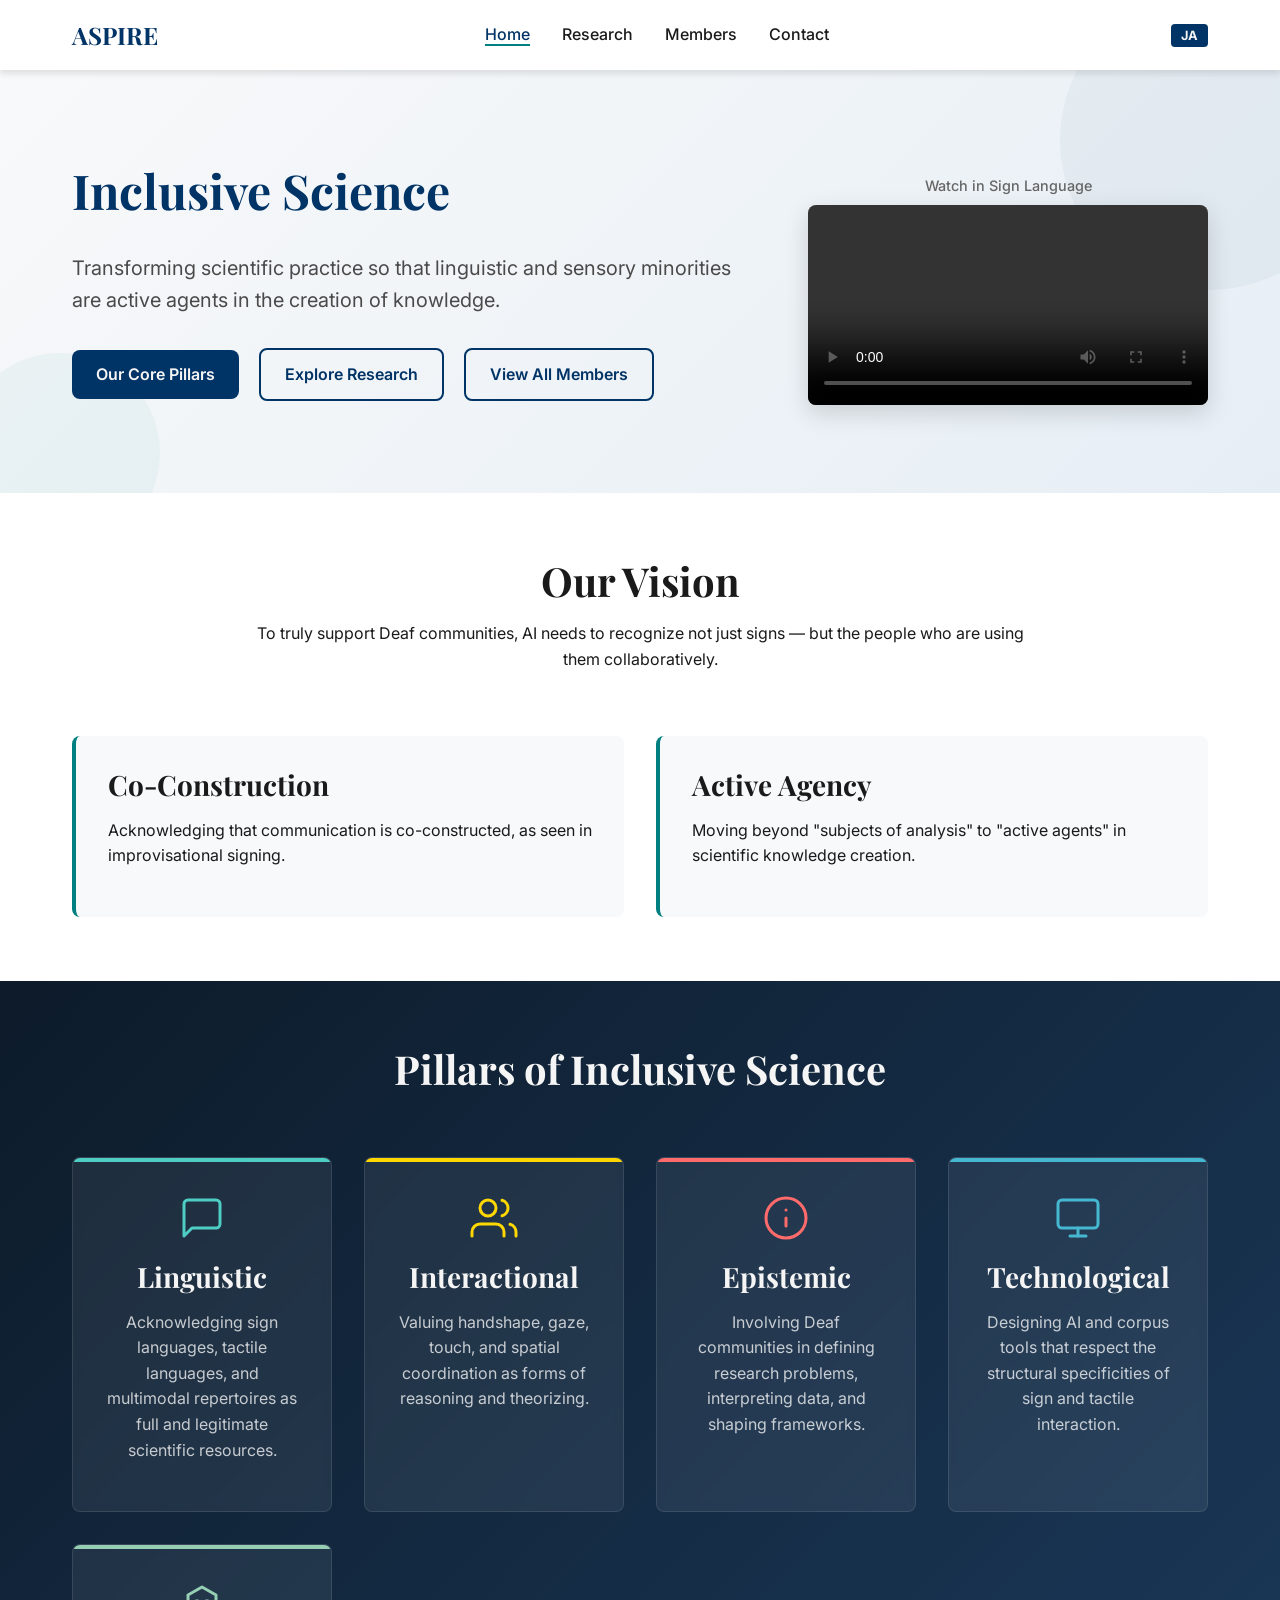
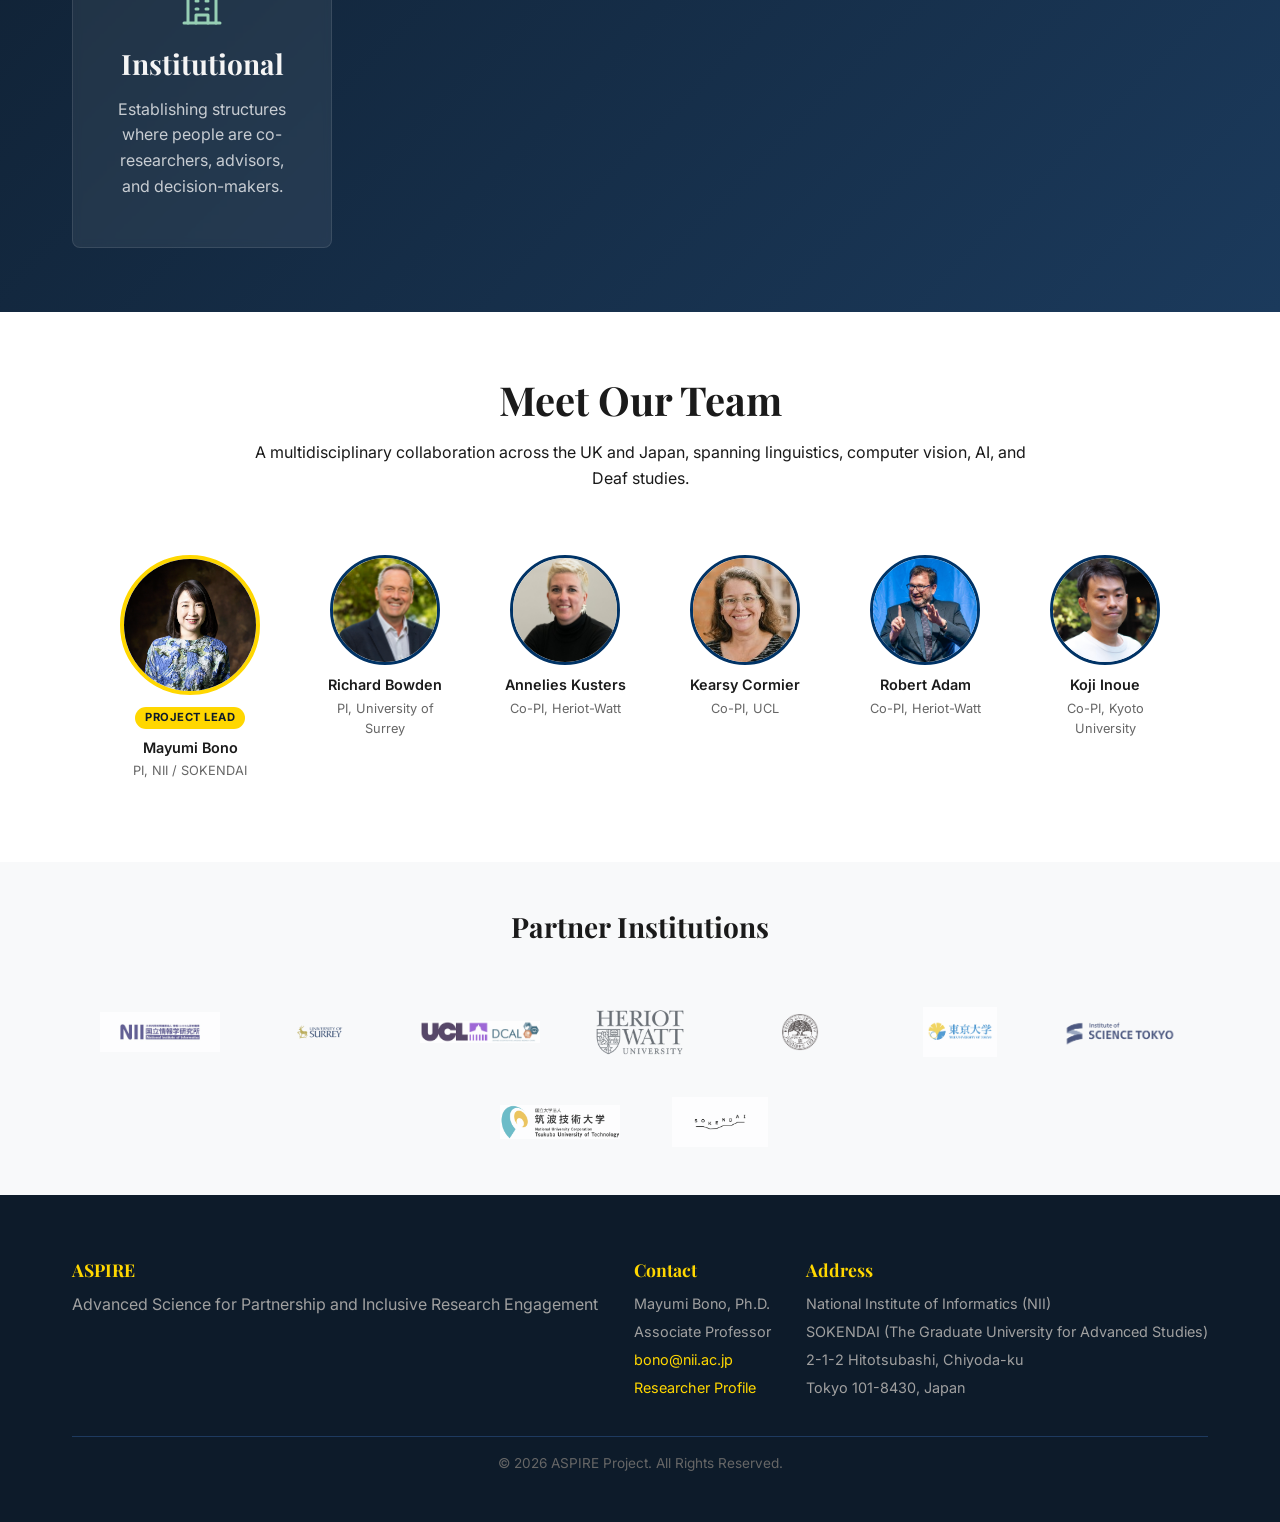
==== index.html @ 1f8f4976 "Put all team members in one row, Bono featured with badge Co-Authored-By: Claude Opus 4.6 (1M contex" ====
<!DOCTYPE html>
<html lang="en">
<head>
    <meta charset="UTF-8">
    <meta name="viewport" content="width=device-width, initial-scale=1.0">
    <title>ASPIRE - Inclusive Science</title>
    <meta name="description" content="Transforming scientific practice for Linguistic, Interactional, Epistemic, Technological, and Institutional inclusion.">
    <link rel="stylesheet" href="styles.css">
    <link rel="icon" type="image/svg+xml" href="favicon.svg">

    <!-- Google Fonts -->
    <link rel="preconnect" href="https://fonts.googleapis.com">
    <link rel="preconnect" href="https://fonts.gstatic.com" crossorigin>
    <link href="https://fonts.googleapis.com/css2?family=Inter:wght@300;400;600;800&family=Playfair+Display:wght@700&display=swap" rel="stylesheet">
</head>
<body>

    <header class="header">
        <div class="container header-container">
            <a href="index.html" class="logo">ASPIRE</a>
            <button class="mobile-menu-btn" aria-label="Toggle navigation">
                <span class="bar"></span>
                <span class="bar"></span>
                <span class="bar"></span>
            </button>
            <nav class="nav">
                <ul class="nav-list">
                    <li><a href="index.html" class="nav-link active" data-en="Home" data-ja="ホーム">Home</a></li>
                    <li><a href="research.html" class="nav-link" data-en="Research" data-ja="研究">Research</a></li>
                    <li><a href="members.html" class="nav-link" data-en="Members" data-ja="メンバー">Members</a></li>
                    <li><a href="#contact" class="nav-link" data-en="Contact" data-ja="お問い合わせ">Contact</a></li>
                </ul>
            </nav>
            <button class="lang-toggle" id="langToggle" aria-label="Switch language">
                <span class="lang-label">JA</span>
            </button>
        </div>
    </header>

    <main>
        <!-- Hero with decorative background -->
        <section class="hero hero-decorated">
            <div class="container hero-split">
                <div class="hero-content">
                    <h1 class="hero-title" data-en="Inclusive Science" data-ja="インクルーシブ・サイエンス">Inclusive Science</h1>
                    <p class="hero-subtitle" data-en="Transforming scientific practice so that linguistic and sensory minorities are active agents in the creation of knowledge." data-ja="言語的・感覚的マイノリティが知識創造の主体的な担い手となるよう、科学的実践を変革します。">Transforming scientific practice so that linguistic and sensory minorities are active agents in the creation of knowledge.</p>
                    <div class="hero-actions">
                        <a href="#pillars" class="btn btn-primary" data-en="Our Core Pillars" data-ja="5つの柱">Our Core Pillars</a>
                        <a href="research.html" class="btn btn-secondary" data-en="Explore Research" data-ja="研究を見る">Explore Research</a>
                        <a href="members.html" class="btn btn-secondary" data-en="View All Members" data-ja="メンバー一覧">View All Members</a>
                    </div>
                </div>
                <div class="hero-video">
                    <p class="hero-video-label" data-en="Watch in Sign Language" data-ja="手話で見る">Watch in Sign Language</p>
                    <video controls preload="metadata">
                        <source src="images/aspire_sign_language.mp4" type="video/mp4">
                        Your browser does not support the video tag.
                    </video>
                </div>
            </div>
            <div class="hero-background"></div>
            <svg class="hero-deco hero-deco-1" width="300" height="300" viewBox="0 0 300 300" fill="none" xmlns="http://www.w3.org/2000/svg">
                <circle cx="150" cy="150" r="150" fill="var(--primary-color)" opacity="0.04"/>
            </svg>
            <svg class="hero-deco hero-deco-2" width="200" height="200" viewBox="0 0 200 200" fill="none" xmlns="http://www.w3.org/2000/svg">
                <circle cx="100" cy="100" r="100" fill="var(--secondary-color)" opacity="0.05"/>
            </svg>
        </section>

        <!-- Vision -->
        <section id="mission" class="section mission-section">
            <div class="container">
                <div class="section-header">
                    <h2 class="section-title" data-en="Our Vision" data-ja="ビジョン">Our Vision</h2>
                    <p class="section-desc" data-en="To truly support Deaf communities, AI needs to recognize not just signs — but the people who are using them collaboratively." data-ja="ろうコミュニティを真に支援するために、AIは手話だけでなく、それを協働的に使う人々を認識する必要があります。">To truly support Deaf communities, AI needs to recognize not just signs — but the people who are using them collaboratively.</p>
                </div>
                <div class="mission-grid">
                    <div class="mission-card">
                        <h3 data-en="Co-Construction" data-ja="共同構築">Co-Construction</h3>
                        <p data-en="Acknowledging that communication is co-constructed, as seen in improvisational signing." data-ja="即興的な手話に見られるように、コミュニケーションは共同で構築されるものであることを認識します。">Acknowledging that communication is co-constructed, as seen in improvisational signing.</p>
                    </div>
                    <div class="mission-card">
                        <h3 data-en="Active Agency" data-ja="主体的な参画">Active Agency</h3>
                        <p data-en='Moving beyond "subjects of analysis" to "active agents" in scientific knowledge creation.' data-ja="「分析の対象」から科学的知識創造における「主体的な担い手」へ。">Moving beyond "subjects of analysis" to "active agents" in scientific knowledge creation.</p>
                    </div>
                </div>
            </div>
        </section>

        <!-- Pillars -->
        <section id="pillars" class="section pillars-section">
            <div class="container">
                <div class="section-header">
                    <h2 class="section-title" data-en="Pillars of Inclusive Science" data-ja="インクルーシブ・サイエンスの5つの柱">Pillars of Inclusive Science</h2>
                </div>
                <div class="pillars-grid">
                    <article class="pillar-card pillar-linguistic">
                        <div class="pillar-accent"></div>
                        <div class="pillar-icon"><svg width="48" height="48" viewBox="0 0 24 24" fill="none" stroke="currentColor" stroke-width="1.5" stroke-linecap="round" stroke-linejoin="round"><path d="M21 15a2 2 0 0 1-2 2H7l-4 4V5a2 2 0 0 1 2-2h14a2 2 0 0 1 2 2z"/></svg></div>
                        <h3 data-en="Linguistic" data-ja="言語的包摂">Linguistic</h3>
                        <p data-en="Acknowledging sign languages, tactile languages, and multimodal repertoires as full and legitimate scientific resources." data-ja="手話、触覚言語、マルチモーダルなレパートリーを、正当な科学的資源として認識します。">Acknowledging sign languages, tactile languages, and multimodal repertoires as full and legitimate scientific resources.</p>
                    </article>
                    <article class="pillar-card pillar-interactional">
                        <div class="pillar-accent"></div>
                        <div class="pillar-icon"><svg width="48" height="48" viewBox="0 0 24 24" fill="none" stroke="currentColor" stroke-width="1.5" stroke-linecap="round" stroke-linejoin="round"><path d="M17 21v-2a4 4 0 0 0-4-4H5a4 4 0 0 0-4 4v2"/><circle cx="9" cy="7" r="4"/><path d="M23 21v-2a4 4 0 0 0-3-3.87"/><path d="M16 3.13a4 4 0 0 1 0 7.75"/></svg></div>
                        <h3 data-en="Interactional" data-ja="相互行為的包摂">Interactional</h3>
                        <p data-en="Valuing handshape, gaze, touch, and spatial coordination as forms of reasoning and theorizing." data-ja="手の形、視線、触覚、空間的協調を推論・理論化の形式として重視します。">Valuing handshape, gaze, touch, and spatial coordination as forms of reasoning and theorizing.</p>
                    </article>
                    <article class="pillar-card pillar-epistemic">
                        <div class="pillar-accent"></div>
                        <div class="pillar-icon"><svg width="48" height="48" viewBox="0 0 24 24" fill="none" stroke="currentColor" stroke-width="1.5" stroke-linecap="round" stroke-linejoin="round"><circle cx="12" cy="12" r="10"/><line x1="12" y1="16" x2="12" y2="12"/><line x1="12" y1="8" x2="12.01" y2="8"/></svg></div>
                        <h3 data-en="Epistemic" data-ja="認識論的包摂">Epistemic</h3>
                        <p data-en="Involving Deaf communities in defining research problems, interpreting data, and shaping frameworks." data-ja="研究課題の定義、データ解釈、枠組み形成にろうコミュニティを参画させます。">Involving Deaf communities in defining research problems, interpreting data, and shaping frameworks.</p>
                    </article>
                    <article class="pillar-card pillar-technological">
                        <div class="pillar-accent"></div>
                        <div class="pillar-icon"><svg width="48" height="48" viewBox="0 0 24 24" fill="none" stroke="currentColor" stroke-width="1.5" stroke-linecap="round" stroke-linejoin="round"><rect x="2" y="3" width="20" height="14" rx="2" ry="2"/><line x1="8" y1="21" x2="16" y2="21"/><line x1="12" y1="17" x2="12" y2="21"/></svg></div>
                        <h3 data-en="Technological" data-ja="技術的包摂">Technological</h3>
                        <p data-en="Designing AI and corpus tools that respect the structural specificities of sign and tactile interaction." data-ja="手話や触覚的インタラクションの構造的特性を尊重するAI・コーパスツールを設計します。">Designing AI and corpus tools that respect the structural specificities of sign and tactile interaction.</p>
                    </article>
                    <article class="pillar-card pillar-institutional">
                        <div class="pillar-accent"></div>
                        <div class="pillar-icon"><svg width="48" height="48" viewBox="0 0 24 24" fill="none" stroke="currentColor" stroke-width="1.5" stroke-linecap="round" stroke-linejoin="round"><path d="M3 21h18"/><path d="M5 21V7l7-4 7 4v14"/><path d="M9 21v-4h6v4"/><path d="M9 10h1"/><path d="M14 10h1"/><path d="M9 14h1"/><path d="M14 14h1"/></svg></div>
                        <h3 data-en="Institutional" data-ja="制度的包摂">Institutional</h3>
                        <p data-en="Establishing structures where people are co-researchers, advisors, and decision-makers." data-ja="人々が共同研究者、アドバイザー、意思決定者となる体制を構築します。">Establishing structures where people are co-researchers, advisors, and decision-makers.</p>
                    </article>
                </div>
            </div>
        </section>

        <!-- Meet Our Team Preview -->
        <section class="section team-preview-section">
            <div class="container">
                <div class="section-header">
                    <h2 class="section-title" data-en="Meet Our Team" data-ja="チーム紹介">Meet Our Team</h2>
                    <p class="section-desc" data-en="A multidisciplinary collaboration across the UK and Japan, spanning linguistics, computer vision, AI, and Deaf studies." data-ja="言語学、コンピュータビジョン、AI、ろう研究にまたがる、日英の学際的コラボレーション。">A multidisciplinary collaboration across the UK and Japan, spanning linguistics, computer vision, AI, and Deaf studies.</p>
                </div>
                <div class="team-preview-grid">
                    <div class="team-preview-member featured">
                        <img src="images/members/mayumi_bono.png" alt="Mayumi Bono">
                        <span class="team-badge" data-en="Project Lead" data-ja="プロジェクトリーダー">Project Lead</span>
                        <p class="team-preview-name">Mayumi Bono</p>
                        <p class="team-preview-role">PI, NII / SOKENDAI</p>
                    </div>
                    <div class="team-preview-member">
                        <img src="images/members/richard_bowden.jpg" alt="Richard Bowden">
                        <p class="team-preview-name">Richard Bowden</p>
                        <p class="team-preview-role">PI, University of Surrey</p>
                    </div>
                    <div class="team-preview-member">
                        <img src="images/members/annelies_kusters.jpg" alt="Annelies Kusters">
                        <p class="team-preview-name">Annelies Kusters</p>
                        <p class="team-preview-role">Co-PI, Heriot-Watt</p>
                    </div>
                    <div class="team-preview-member">
                        <img src="images/members/kearsy_cormier.jpg" alt="Kearsy Cormier">
                        <p class="team-preview-name">Kearsy Cormier</p>
                        <p class="team-preview-role">Co-PI, UCL</p>
                    </div>
                    <div class="team-preview-member">
                        <img src="images/members/robert_adam.jpg" alt="Robert Adam">
                        <p class="team-preview-name">Robert Adam</p>
                        <p class="team-preview-role">Co-PI, Heriot-Watt</p>
                    </div>
                    <div class="team-preview-member">
                        <img src="images/members/koji_inoue.jpg" alt="Koji Inoue">
                        <p class="team-preview-name">Koji Inoue</p>
                        <p class="team-preview-role">Co-PI, Kyoto University</p>
                    </div>
                </div>
            </div>
        </section>

        <!-- Institution Logos -->
        <section class="section logos-section">
            <div class="container">
                <div class="section-header">
                    <h2 class="section-title" style="font-size: 1.75rem;" data-en="Partner Institutions" data-ja="パートナー機関">Partner Institutions</h2>
                </div>
                <div class="logos-grid">
                    <img src="images/logos/nii.png" alt="National Institute of Informatics">
                    <img src="images/logos/surrey.png" alt="University of Surrey">
                    <img src="images/logos/ucl.png" alt="University College London">
                    <img src="images/logos/heriot_watt.png" alt="Heriot-Watt University">
                    <img src="images/logos/kyoto_u.png" alt="Kyoto University">
                    <img src="images/logos/u_tokyo.png" alt="The University of Tokyo">
                    <img src="images/logos/isct.png" alt="Institute of Science Tokyo">
                    <img src="images/logos/tsukuba_tech.png" alt="Tsukuba University of Technology">
                    <img src="images/logos/sokendai.png" alt="SOKENDAI">
                </div>
            </div>
        </section>
    </main>

    <footer id="contact" class="footer">
        <div class="container footer-content">
            <div class="footer-info">
                <h4 class="footer-logo">ASPIRE</h4>
                <p>Advanced Science for Partnership and Inclusive Research Engagement</p>
            </div>
            <div class="footer-contact">
                <h4 data-en="Contact" data-ja="お問い合わせ">Contact</h4>
                <p>Mayumi Bono, Ph.D.</p>
                <p data-en="Associate Professor" data-ja="准教授">Associate Professor</p>
                <p><a href="mailto:bono@nii.ac.jp">bono@nii.ac.jp</a></p>
                <p><a href="http://research.nii.ac.jp/~bono/" target="_blank" rel="noopener" data-en="Researcher Profile" data-ja="研究者プロフィール">Researcher Profile</a></p>
            </div>
            <div class="footer-address">
                <h4 data-en="Address" data-ja="所在地">Address</h4>
                <p data-en="National Institute of Informatics (NII)" data-ja="国立情報学研究所（NII）">National Institute of Informatics (NII)</p>
                <p data-en="SOKENDAI (The Graduate University for Advanced Studies)" data-ja="総合研究大学院大学（SOKENDAI）">SOKENDAI (The Graduate University for Advanced Studies)</p>
                <p lang="ja" data-en="2-1-2 Hitotsubashi, Chiyoda-ku" data-ja="〒101-8430 東京都千代田区一ツ橋2-1-2">2-1-2 Hitotsubashi, Chiyoda-ku</p>
                <p data-en="Tokyo 101-8430, Japan" data-ja="">Tokyo 101-8430, Japan</p>
            </div>
        </div>
        <div class="container">
            <p class="footer-copy">&copy; 2026 ASPIRE Project. All Rights Reserved.</p>
        </div>
    </footer>

    <script src="script.js"></script>
</body>
</html>
---- styles.css ----
/* CSS Variables for Theme */
:root {
    --primary-color: #003366; /* Deep Accessible Blue */
    --secondary-color: #008080; /* Teal for accents */
    --accent-color: #FFD700; /* Gold for highlights */
    --text-dark: #1a1a1a;
    --text-light: #f5f5f5;
    --bg-light: #ffffff;
    --bg-off-white: #f8f9fa;
    --bg-dark: #0d1b2a;

    --font-heading: 'Playfair Display', serif;
    --font-body: 'Inter', sans-serif;

    --spacing-sm: 1rem;
    --spacing-md: 2rem;
    --spacing-lg: 4rem;

    --border-radius: 8px;
    --shadow: 0 4px 6px rgba(0,0,0,0.1);
    --transition: all 0.3s ease;
}

/* Reset & Base Styles */
* {
    margin: 0;
    padding: 0;
    box-sizing: border-box;
}

body {
    font-family: var(--font-body);
    font-size: 16px; /* Base size 16px for readability */
    line-height: 1.6;
    color: var(--text-dark);
    background-color: var(--bg-light);
}

a {
    text-decoration: none;
    color: inherit;
    transition: var(--transition);
}

ul {
    list-style: none;
}

img {
    max-width: 100%;
    height: auto;
}

/* Typography */
h1, h2, h3, h4, h5, h6 {
    font-family: var(--font-heading);
    margin-bottom: var(--spacing-sm);
    line-height: 1.2;
}

h1 { font-size: 3rem; }
h2 { font-size: 2.5rem; }
h3 { font-size: 1.75rem; }

p { margin-bottom: var(--spacing-sm); }

/* Layout Utilities */
.container {
    max-width: 1200px;
    margin: 0 auto;
    padding: 0 var(--spacing-md);
}

.section {
    padding: var(--spacing-lg) 0;
}

.btn {
    display: inline-block;
    padding: 12px 24px;
    border-radius: var(--border-radius);
    font-weight: 600;
    cursor: pointer;
    border: none;
    font-size: 1rem;
}

.btn-primary {
    background-color: var(--primary-color);
    color: var(--text-light);
}

.btn-primary:hover {
    background-color: #002244;
}

.btn-secondary {
    background-color: transparent;
    border: 2px solid var(--primary-color);
    color: var(--primary-color);
    margin-left: 1rem;
}

.btn-secondary:hover {
    background-color: var(--primary-color);
    color: var(--text-light);
}

/* Accessibility Focus States */
:focus-visible {
    outline: 3px solid var(--accent-color);
    outline-offset: 2px;
}

/* Header & Nav */
.header {
    background-color: var(--bg-light);
    box-shadow: var(--shadow);
    position: sticky;
    top: 0;
    z-index: 1000;
    padding: 1rem 0;
}

.header-container {
    display: flex;
    justify-content: space-between;
    align-items: center;
}

.logo {
    font-family: var(--font-heading);
    font-size: 1.5rem;
    font-weight: 700;
    color: var(--primary-color);
}

/* Language Toggle */
.lang-toggle {
    background: var(--primary-color);
    color: var(--text-light);
    border: none;
    border-radius: 4px;
    padding: 4px 10px;
    font-size: 0.8rem;
    font-weight: 700;
    cursor: pointer;
    font-family: var(--font-body);
    transition: var(--transition);
    margin-left: 1rem;
}

.lang-toggle:hover {
    background: var(--secondary-color);
}

.nav-list {
    display: flex;
    gap: var(--spacing-md);
}

.nav-link {
    font-weight: 500;
    color: var(--text-dark);
}

.nav-link:hover, .nav-link.active {
    color: var(--primary-color);
    border-bottom: 2px solid var(--secondary-color);
}

.mobile-menu-btn {
    display: none;
    background: none;
    border: none;
    cursor: pointer;
}

.bar {
    display: block;
    width: 25px;
    height: 3px;
    margin: 5px auto;
    background-color: var(--text-dark);
    transition: var(--transition);
}

/* Hero Section */
.hero {
    background: linear-gradient(135deg, var(--bg-off-white) 0%, #e6eef5 100%);
    padding: 6rem 0;
    position: relative;
    overflow: hidden;
}

.hero-content {
    position: relative;
    z-index: 2;
    max-width: 800px;
}

.hero-title {
    color: var(--primary-color);
    margin-bottom: var(--spacing-md);
}

.hero-subtitle {
    font-size: 1.25rem;
    color: #4a4a4a;
    margin-bottom: var(--spacing-md);
}

/* Hero Split Layout (text + video side by side) */
.hero-split {
    display: flex;
    align-items: center;
    gap: 3rem;
    position: relative;
    z-index: 2;
}

.hero-split .hero-content {
    flex: 1;
    min-width: 0;
}

.hero-video {
    flex: 0 0 400px;
}

.hero-video video {
    width: 100%;
    border-radius: var(--border-radius);
    box-shadow: 0 8px 24px rgba(0,0,0,0.15);
}

.hero-video-label {
    font-size: 0.9rem;
    color: #666;
    text-align: center;
    margin-bottom: 0.5rem;
    margin-top: 1.5rem;
    font-weight: 500;
}

/* Hero Decorative Elements */
.hero-decorated {
    padding: 5rem 0;
}

.hero-deco {
    position: absolute;
    z-index: 1;
    pointer-events: none;
}

.hero-deco-1 {
    top: -80px;
    right: -80px;
}

.hero-deco-2 {
    bottom: -60px;
    left: -40px;
}

/* Project Lead */
.lead-profile {
    display: flex;
    justify-content: center;
    gap: 2rem;
    align-items: center;
    flex-wrap: wrap;
}

.lead-photo {
    border-radius: 50%;
    width: 250px;
    height: 250px;
    object-fit: cover;
    border: 4px solid var(--primary-color);
}

.lead-info {
    max-width: 600px;
}

/* Mission Section */
.mission-section {
    background-color: var(--bg-light);
}

.mission-grid {
    display: grid;
    grid-template-columns: repeat(auto-fit, minmax(300px, 1fr));
    gap: var(--spacing-md);
    margin-top: var(--spacing-md);
}

.mission-card {
    background: var(--bg-off-white);
    padding: var(--spacing-md);
    border-radius: var(--border-radius);
    border-left: 4px solid var(--secondary-color);
}

/* Pillars Section */
.pillars-section {
    background: linear-gradient(135deg, #0d1b2a 0%, #1b3a5c 100%);
    color: var(--text-light);
}

.pillars-section .section-title {
    color: var(--text-light);
}

.section-header {
    text-align: center;
    margin-bottom: var(--spacing-lg);
    max-width: 800px;
    margin-left: auto;
    margin-right: auto;
}

.pillars-grid {
    display: grid;
    grid-template-columns: repeat(auto-fit, minmax(250px, 1fr));
    gap: var(--spacing-md);
}

.pillar-card {
    background: rgba(255,255,255,0.07);
    backdrop-filter: blur(4px);
    padding: var(--spacing-md);
    padding-top: calc(var(--spacing-md) + 4px);
    border-radius: var(--border-radius);
    transition: var(--transition);
    text-align: center;
    position: relative;
    overflow: hidden;
    border: 1px solid rgba(255,255,255,0.1);
}

.pillar-card:hover {
    transform: translateY(-5px);
    background: rgba(255,255,255,0.12);
}

.pillar-accent {
    position: absolute;
    top: 0;
    left: 0;
    right: 0;
    height: 4px;
}

.pillar-linguistic .pillar-accent { background: #4ECDC4; }
.pillar-interactional .pillar-accent { background: #FFD700; }
.pillar-epistemic .pillar-accent { background: #FF6B6B; }
.pillar-technological .pillar-accent { background: #45B7D1; }
.pillar-institutional .pillar-accent { background: #96CEB4; }

.pillar-linguistic .pillar-icon { color: #4ECDC4; }
.pillar-interactional .pillar-icon { color: #FFD700; }
.pillar-epistemic .pillar-icon { color: #FF6B6B; }
.pillar-technological .pillar-icon { color: #45B7D1; }
.pillar-institutional .pillar-icon { color: #96CEB4; }

.pillar-card h3 {
    color: var(--text-light);
}

.pillar-card p {
    color: rgba(255,255,255,0.75);
}

.pillar-icon {
    margin-bottom: var(--spacing-sm);
    line-height: 1;
}

/* Team Preview (Home page) */
.team-preview-section {
    background-color: var(--bg-light);
}

.team-preview-featured {
    display: flex;
    justify-content: center;
    gap: 3rem;
    margin-bottom: 2.5rem;
}

.team-preview-grid {
    display: flex;
    justify-content: center;
    flex-wrap: wrap;
    gap: 2.5rem;
}

.team-preview-member {
    text-align: center;
    width: 140px;
    transition: var(--transition);
    position: relative;
}

.team-preview-member.featured {
    width: 170px;
}

.team-preview-member:hover {
    transform: translateY(-4px);
}

.team-preview-member img {
    width: 110px;
    height: 110px;
    border-radius: 50%;
    object-fit: cover;
    object-position: center top;
    border: 3px solid var(--primary-color);
    margin: 0 auto 0.5rem;
    display: block;
}

.team-preview-member.featured img {
    width: 140px;
    height: 140px;
    border-width: 4px;
    border-color: var(--accent-color);
}

.team-badge {
    display: inline-block;
    background: var(--accent-color);
    color: var(--bg-dark);
    font-size: 0.7rem;
    font-weight: 700;
    padding: 2px 10px;
    border-radius: 12px;
    margin-bottom: 0.4rem;
    text-transform: uppercase;
    letter-spacing: 0.5px;
}

.team-preview-name {
    font-weight: 600;
    font-size: 0.9rem;
    margin-bottom: 0.15rem;
}

.team-preview-role {
    font-size: 0.8rem;
    color: #666;
}

/* Institution Logos */
.logos-section {
    background-color: var(--bg-off-white);
    padding: 3rem 0;
}

.logos-grid {
    display: flex;
    flex-wrap: wrap;
    justify-content: center;
    align-items: center;
    gap: 2.5rem;
}

.logos-grid img {
    height: 50px;
    width: 120px;
    object-fit: contain;
    filter: grayscale(30%);
    opacity: 0.8;
    transition: var(--transition);
}

.logos-grid img:hover {
    filter: grayscale(0%);
    opacity: 1;
}

/* Members Grid */
.members-grid {
    display: grid;
    grid-template-columns: repeat(auto-fill, minmax(280px, 1fr));
    gap: var(--spacing-md);
}

.member-card {
    background: var(--bg-light);
    border-radius: var(--border-radius);
    box-shadow: var(--shadow);
    padding: var(--spacing-md);
    text-align: center;
    transition: var(--transition);
}

.member-card:hover {
    transform: translateY(-4px);
    box-shadow: 0 8px 16px rgba(0,0,0,0.12);
}

.member-photo {
    width: 160px;
    height: 160px;
    border-radius: 50%;
    object-fit: cover;
    border: 3px solid var(--primary-color);
    margin-bottom: var(--spacing-sm);
}

.member-photo-placeholder {
    display: flex;
    align-items: center;
    justify-content: center;
    background: linear-gradient(135deg, var(--primary-color), var(--secondary-color));
    color: var(--text-light);
    font-size: 2rem;
    font-weight: 700;
    margin: 0 auto var(--spacing-sm);
}

.member-name {
    font-size: 1.25rem;
    color: var(--primary-color);
    margin-bottom: 0.25rem;
}

.member-title {
    font-weight: 600;
    font-size: 0.9rem;
    color: var(--text-dark);
    margin-bottom: 0.25rem;
}

.member-affiliation {
    font-size: 0.85rem;
    color: #666;
    margin-bottom: 0.5rem;
}

.member-specialty {
    font-size: 0.85rem;
    color: #555;
    line-height: 1.5;
    margin-bottom: 0.5rem;
}

.member-email a {
    font-size: 0.85rem;
    color: var(--secondary-color);
    font-weight: 500;
}

.member-email a:hover {
    color: var(--primary-color);
    text-decoration: underline;
}

/* Footer */
.footer {
    background-color: var(--bg-dark);
    color: var(--text-light);
    padding: var(--spacing-lg) 0 var(--spacing-md);
}

.footer-content {
    display: flex;
    justify-content: space-between;
    flex-wrap: wrap;
    gap: var(--spacing-md);
}

.footer-info p {
    color: #a0a0a0;
}

.footer h4 {
    color: var(--accent-color);
    margin-bottom: 0.75rem;
    font-size: 1.1rem;
}

.footer-contact p,
.footer-address p {
    color: #a0a0a0;
    margin-bottom: 0.3rem;
    font-size: 0.9rem;
}

.footer-contact a {
    color: var(--accent-color);
}

.footer-contact a:hover {
    text-decoration: underline;
}

.footer-copy {
    text-align: center;
    color: #666;
    font-size: 0.85rem;
    margin-top: var(--spacing-md);
    padding-top: var(--spacing-sm);
    border-top: 1px solid #1e3a5f;
}

/* Responsive */
@media (max-width: 768px) {
    .nav {
        position: fixed;
        left: -100%;
        top: 70px;
        flex-direction: column;
        background-color: var(--bg-light);
        width: 100%;
        text-align: center;
        transition: 0.3s;
        box-shadow: 0 10px 10px rgba(0,0,0,0.1);
        padding: 2rem 0;
    }

    .nav.active {
        left: 0;
    }

    .nav-list {
        flex-direction: column;
    }

    .mobile-menu-btn {
        display: block;
    }

    .hero-title {
        font-size: 2.5rem;
    }

    .hero-split {
        flex-direction: column;
        text-align: center;
    }

    .hero-video {
        flex: 0 0 auto;
        width: 100%;
        max-width: 400px;
    }

    .lang-toggle {
        margin-left: 0.5rem;
    }

    .hero-actions {
        justify-content: center;
    }

    .btn {
        display: block;
        margin: 0.5rem 0;
        text-align: center;
    }

    .btn-secondary {
        margin-left: 0;
    }

    .lead-profile {
        text-align: center;
    }

    .lead-photo {
        width: 200px;
        height: 200px;
    }

    .team-preview-featured {
        flex-direction: column;
        align-items: center;
        gap: 2rem;
    }

    .logos-grid img {
        height: 35px;
        width: 90px;
    }

    .footer-content {
        flex-direction: column;
    }
}
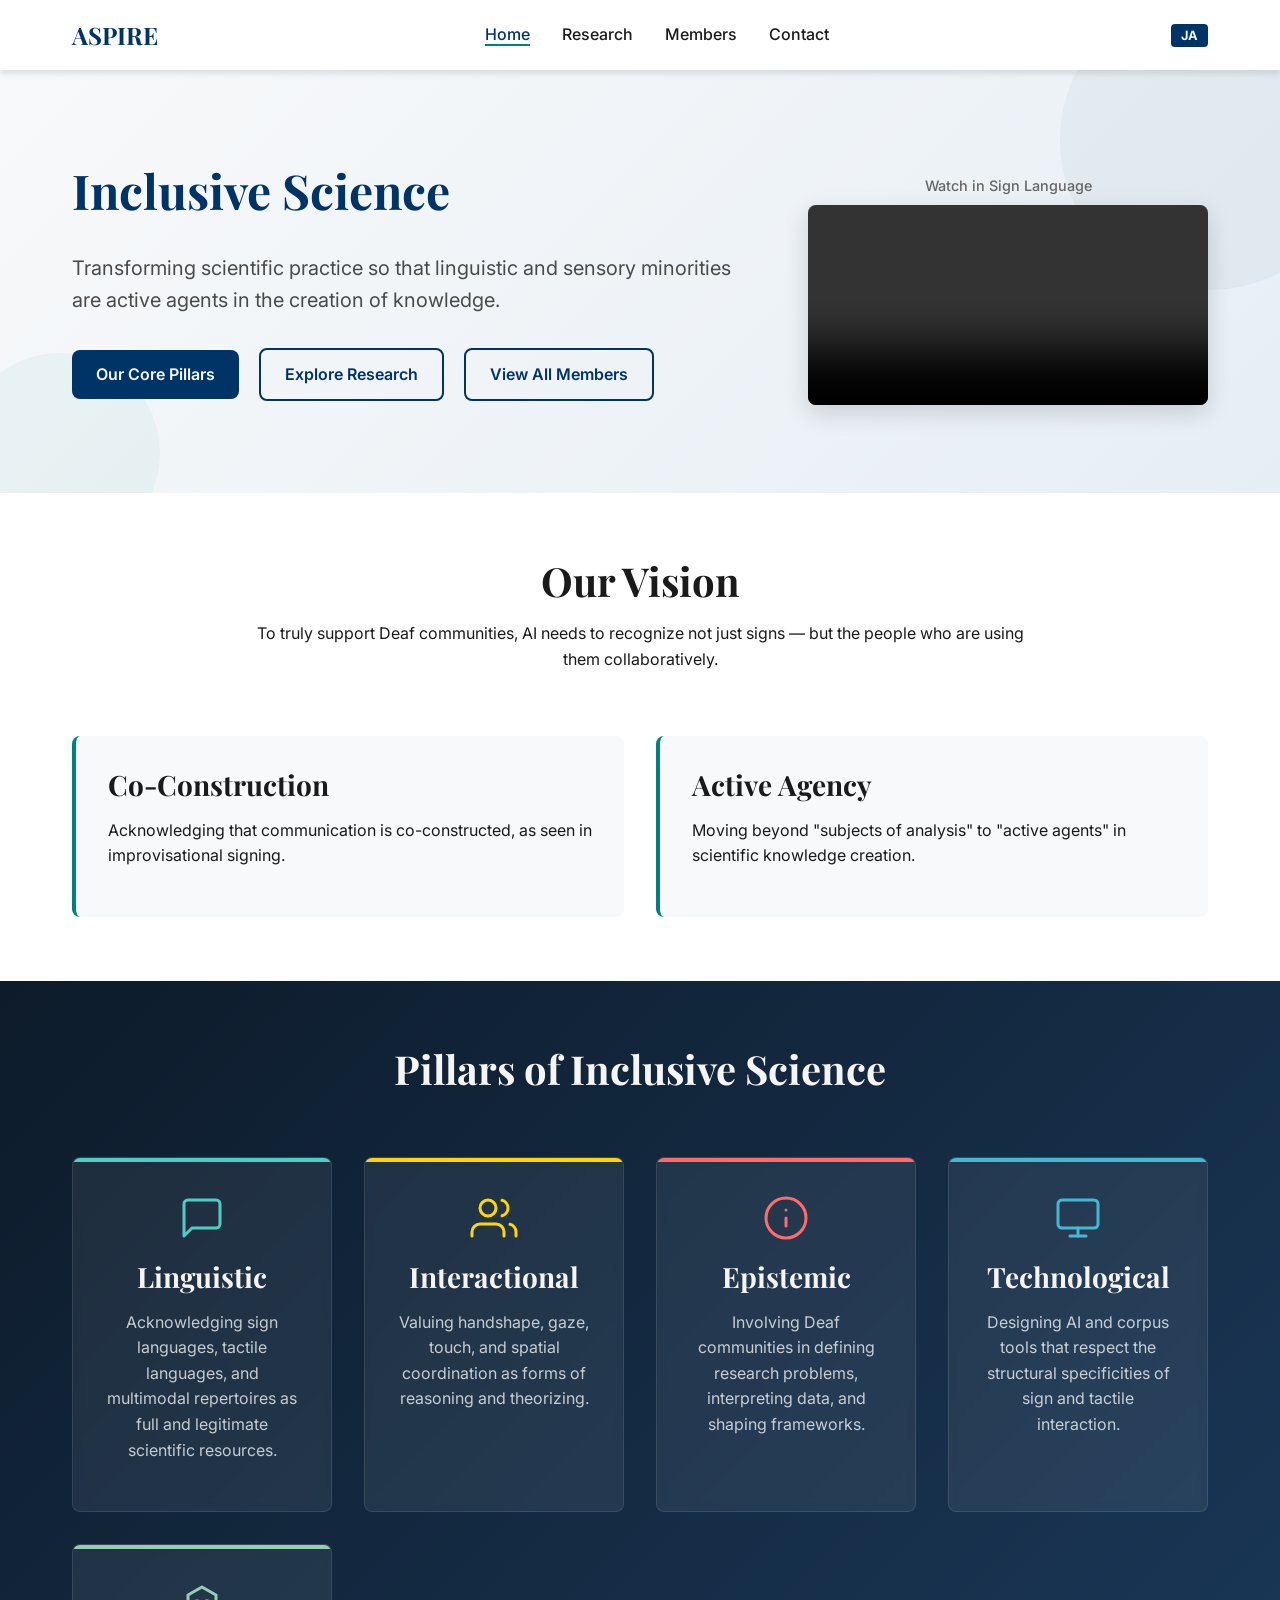
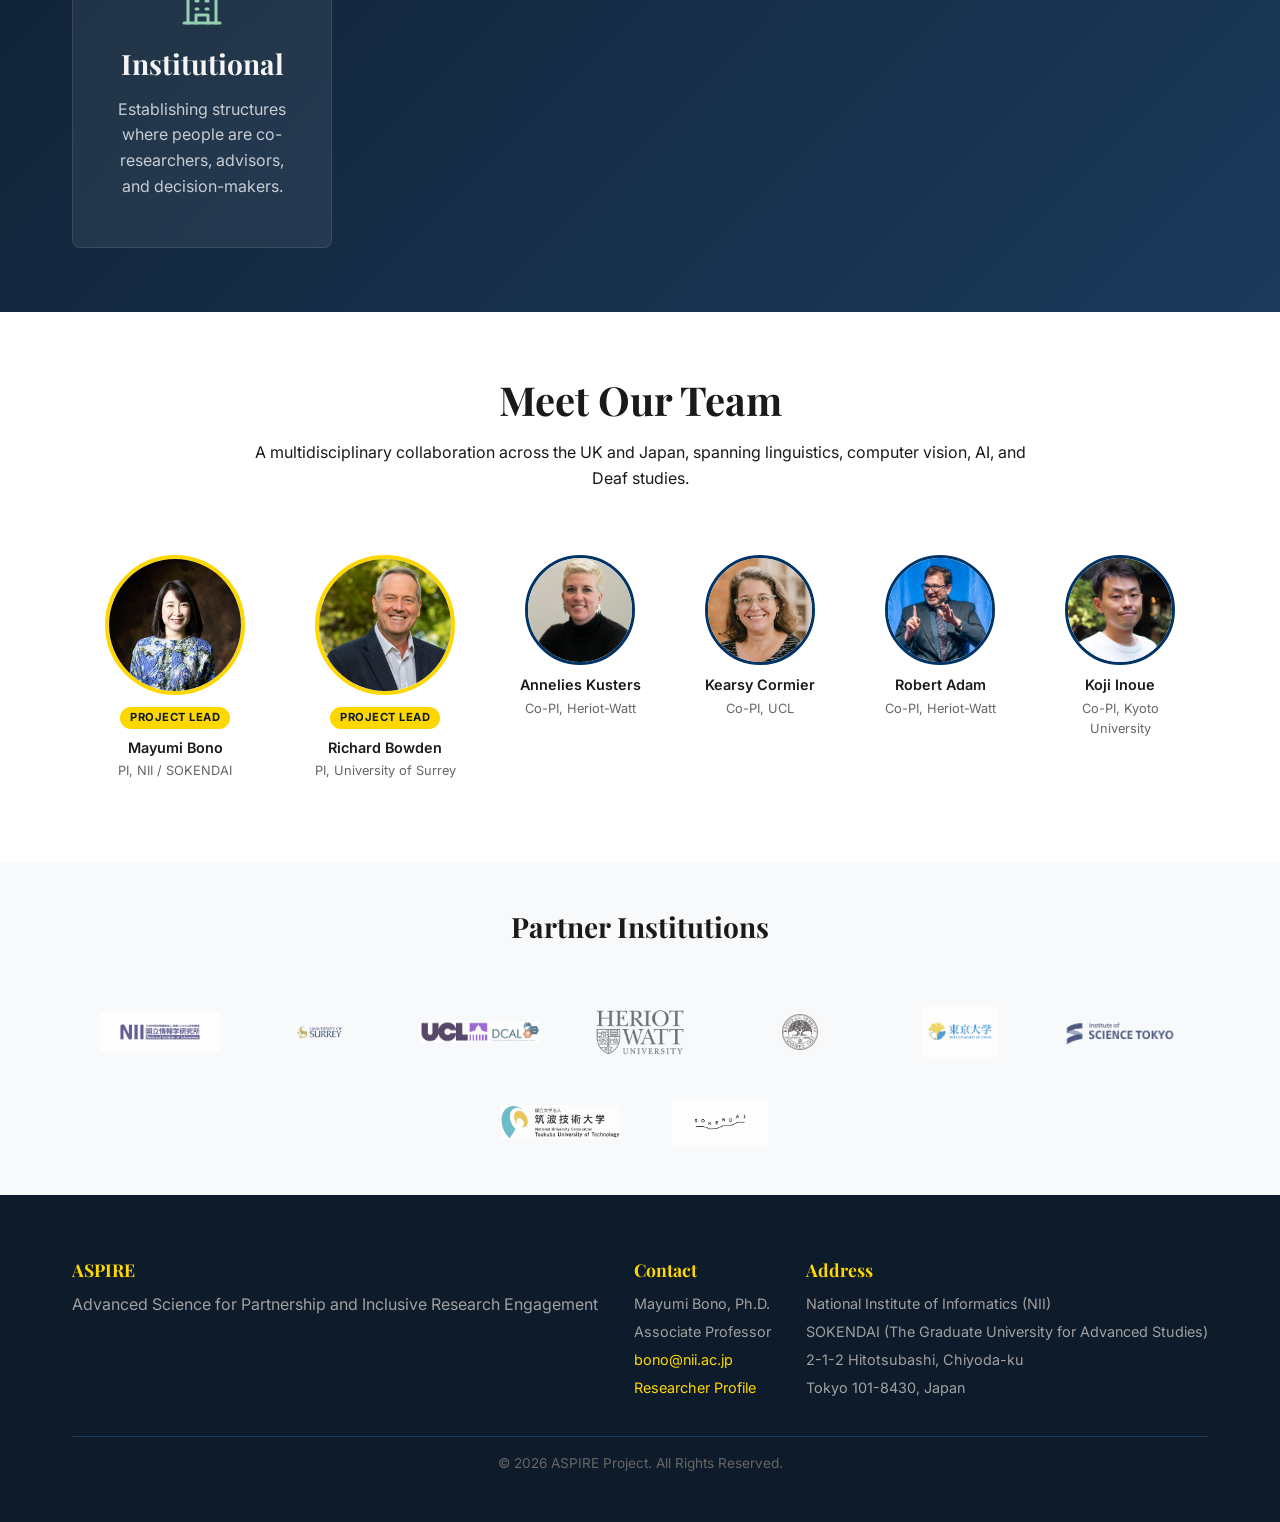
==== commit 00192cc8: "Give Richard Bowden featured PI styling matching Mayumi Bono Co-Authored-By: Claude Opus 4.6 (1M con" ====
--- a/index.html
+++ b/index.html
@@ -142,8 +142,9 @@
                         <p class="team-preview-name">Mayumi Bono</p>
                         <p class="team-preview-role">PI, NII / SOKENDAI</p>
                     </div>
-                    <div class="team-preview-member">
+                    <div class="team-preview-member featured">
                         <img src="images/members/richard_bowden.jpg" alt="Richard Bowden">
+                        <span class="team-badge" data-en="Project Lead" data-ja="プロジェクトリーダー">Project Lead</span>
                         <p class="team-preview-name">Richard Bowden</p>
                         <p class="team-preview-role">PI, University of Surrey</p>
                     </div>
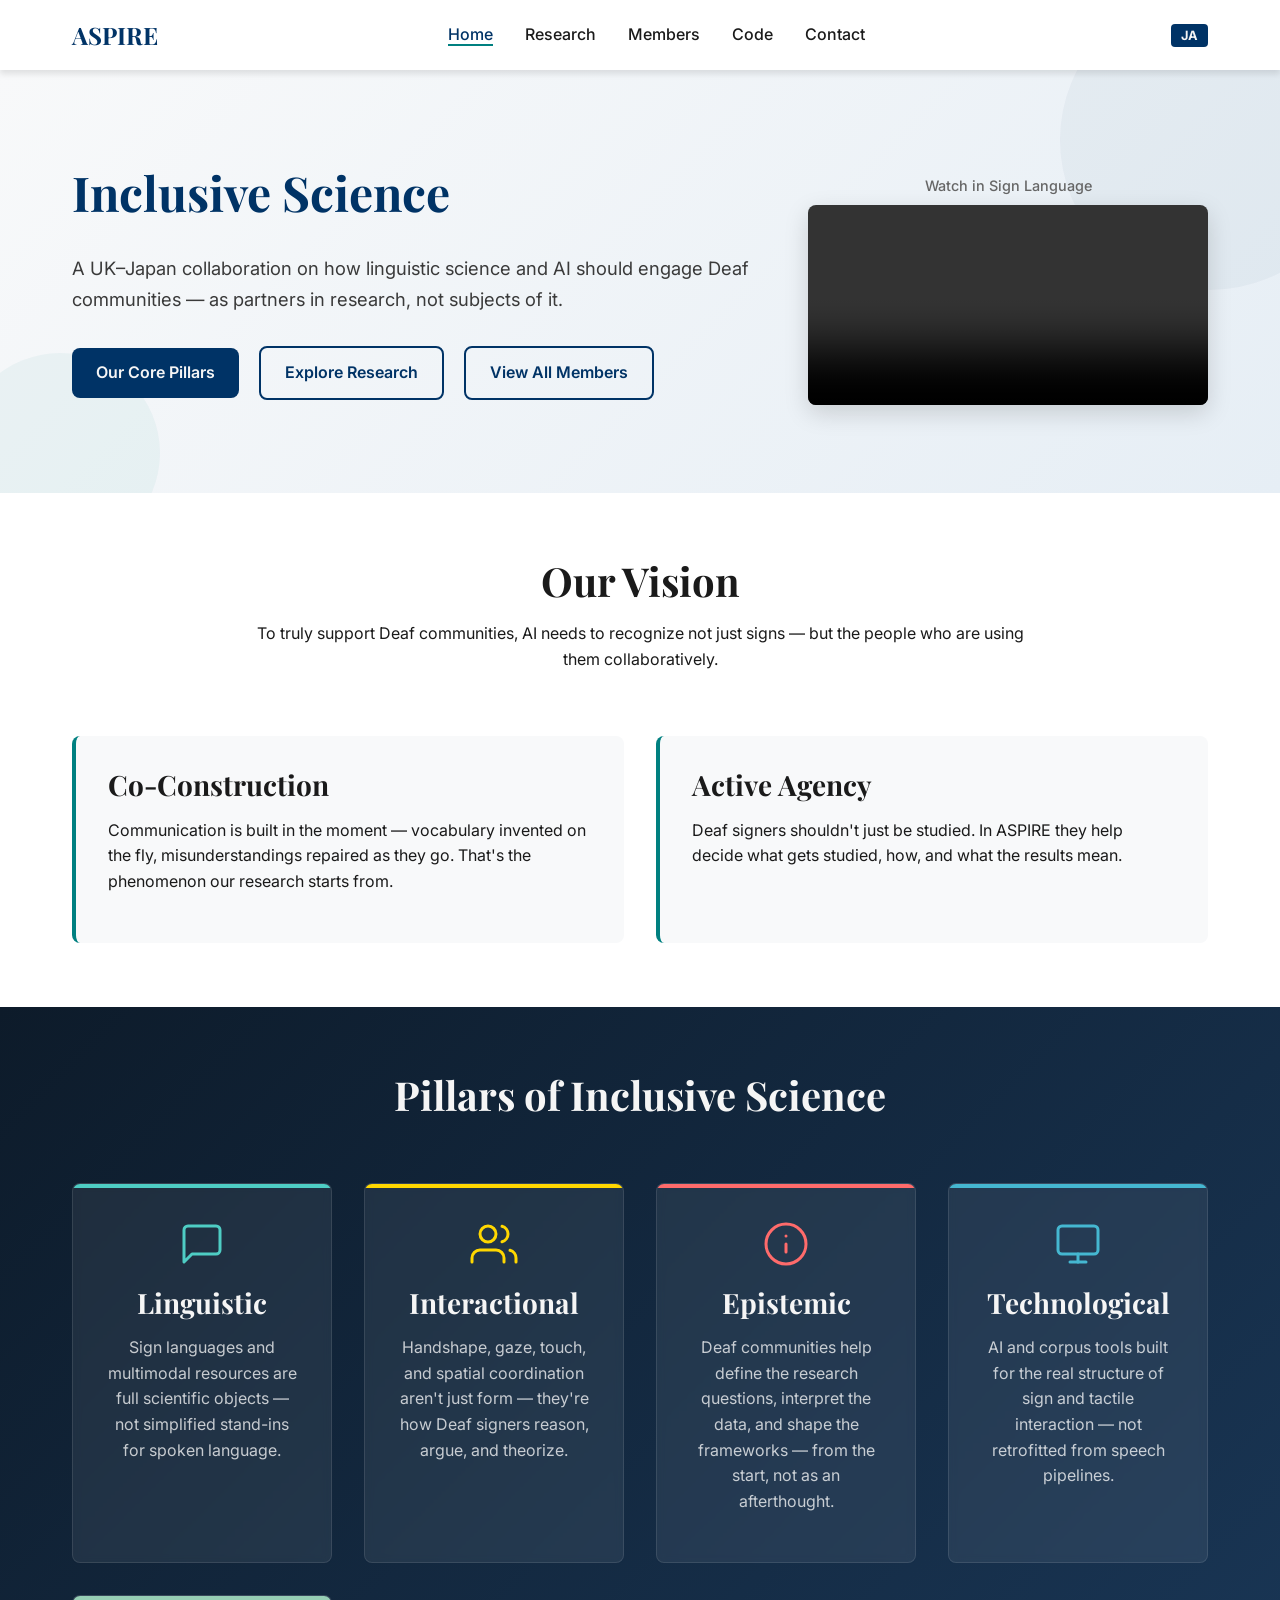
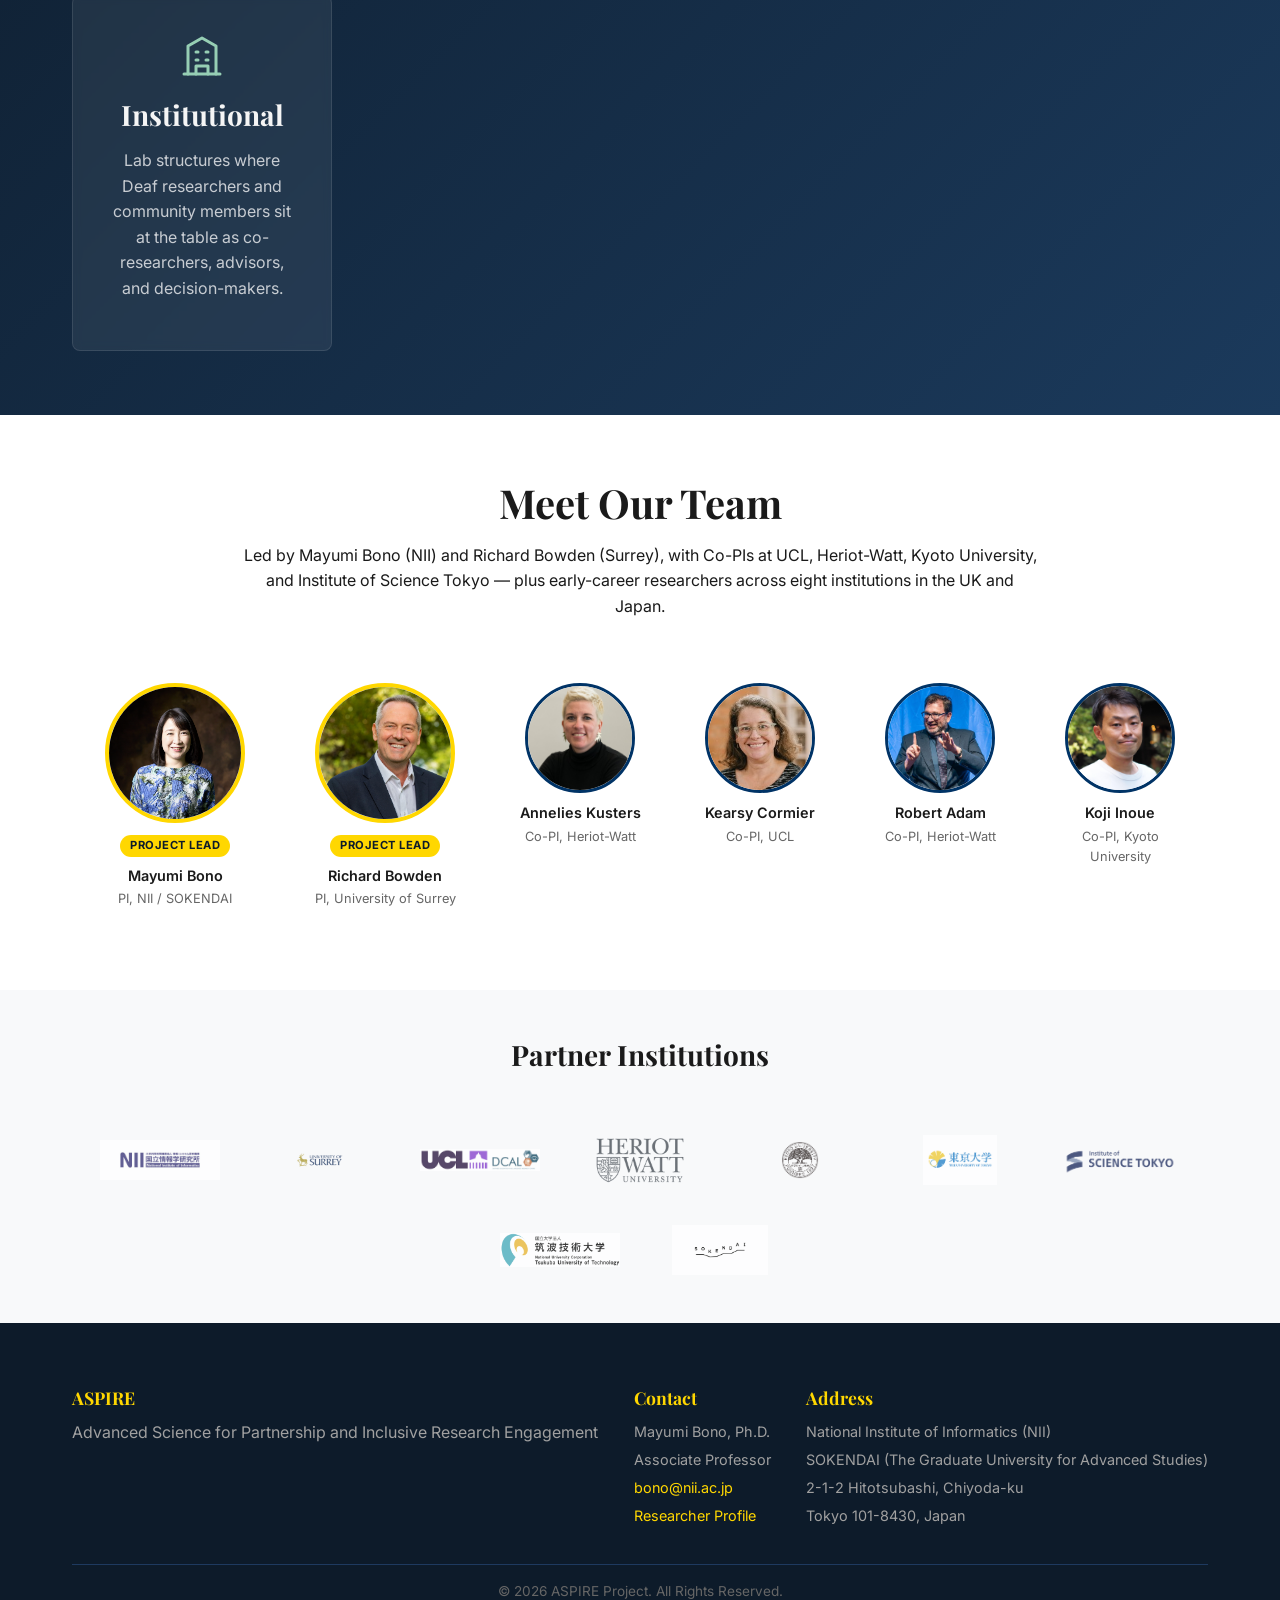
==== commit 442c829e: "Add Code page and rewrite copy across site in a more human academic voice - New code.html listing AS" ====
--- a/index.html
+++ b/index.html
@@ -28,6 +28,7 @@
                     <li><a href="index.html" class="nav-link active" data-en="Home" data-ja="ホーム">Home</a></li>
                     <li><a href="research.html" class="nav-link" data-en="Research" data-ja="研究">Research</a></li>
                     <li><a href="members.html" class="nav-link" data-en="Members" data-ja="メンバー">Members</a></li>
+                    <li><a href="code.html" class="nav-link" data-en="Code" data-ja="コード">Code</a></li>
                     <li><a href="#contact" class="nav-link" data-en="Contact" data-ja="お問い合わせ">Contact</a></li>
                 </ul>
             </nav>
@@ -43,7 +44,7 @@
             <div class="container hero-split">
                 <div class="hero-content">
                     <h1 class="hero-title" data-en="Inclusive Science" data-ja="インクルーシブ・サイエンス">Inclusive Science</h1>
-                    <p class="hero-subtitle" data-en="Transforming scientific practice so that linguistic and sensory minorities are active agents in the creation of knowledge." data-ja="言語的・感覚的マイノリティが知識創造の主体的な担い手となるよう、科学的実践を変革します。">Transforming scientific practice so that linguistic and sensory minorities are active agents in the creation of knowledge.</p>
+                    <p class="hero-subtitle" data-en="A UK–Japan collaboration on how linguistic science and AI should engage Deaf communities — as partners in research, not subjects of it." data-ja="英国と日本の共同研究。言語科学とAIがろうコミュニティとどう向き合うべきか——研究の対象としてではなく、共に研究を進めるパートナーとして。">A UK&ndash;Japan collaboration on how linguistic science and AI should engage Deaf communities &mdash; as partners in research, not subjects of it.</p>
                     <div class="hero-actions">
                         <a href="#pillars" class="btn btn-primary" data-en="Our Core Pillars" data-ja="5つの柱">Our Core Pillars</a>
                         <a href="research.html" class="btn btn-secondary" data-en="Explore Research" data-ja="研究を見る">Explore Research</a>
@@ -77,11 +78,11 @@
                 <div class="mission-grid">
                     <div class="mission-card">
                         <h3 data-en="Co-Construction" data-ja="共同構築">Co-Construction</h3>
-                        <p data-en="Acknowledging that communication is co-constructed, as seen in improvisational signing." data-ja="即興的な手話に見られるように、コミュニケーションは共同で構築されるものであることを認識します。">Acknowledging that communication is co-constructed, as seen in improvisational signing.</p>
+                        <p data-en="Communication is built in the moment — vocabulary invented on the fly, misunderstandings repaired as they go. That's the phenomenon our research starts from." data-ja="コミュニケーションはその場で築かれる——語彙は即興で生まれ、誤解はその場で修復される。私たちの研究の出発点です。">Communication is built in the moment &mdash; vocabulary invented on the fly, misunderstandings repaired as they go. That's the phenomenon our research starts from.</p>
                     </div>
                     <div class="mission-card">
                         <h3 data-en="Active Agency" data-ja="主体的な参画">Active Agency</h3>
-                        <p data-en='Moving beyond "subjects of analysis" to "active agents" in scientific knowledge creation.' data-ja="「分析の対象」から科学的知識創造における「主体的な担い手」へ。">Moving beyond "subjects of analysis" to "active agents" in scientific knowledge creation.</p>
+                        <p data-en="Deaf signers shouldn't just be studied. In ASPIRE they help decide what gets studied, how, and what the results mean." data-ja="ろう者は研究の「対象」であるだけではありません。ASPIREでは、何を研究するか、どう研究するか、結果が何を意味するかを、ろう者と共に決めていきます。">Deaf signers shouldn't just be studied. In ASPIRE they help decide what gets studied, how, and what the results mean.</p>
                     </div>
                 </div>
             </div>
@@ -98,31 +99,31 @@
                         <div class="pillar-accent"></div>
                         <div class="pillar-icon"><svg width="48" height="48" viewBox="0 0 24 24" fill="none" stroke="currentColor" stroke-width="1.5" stroke-linecap="round" stroke-linejoin="round"><path d="M21 15a2 2 0 0 1-2 2H7l-4 4V5a2 2 0 0 1 2-2h14a2 2 0 0 1 2 2z"/></svg></div>
                         <h3 data-en="Linguistic" data-ja="言語的包摂">Linguistic</h3>
-                        <p data-en="Acknowledging sign languages, tactile languages, and multimodal repertoires as full and legitimate scientific resources." data-ja="手話、触覚言語、マルチモーダルなレパートリーを、正当な科学的資源として認識します。">Acknowledging sign languages, tactile languages, and multimodal repertoires as full and legitimate scientific resources.</p>
+                        <p data-en="Sign languages and multimodal resources are full scientific objects — not simplified stand-ins for spoken language." data-ja="手話やマルチモーダルな言語資源は、それ自体が正当な科学の対象です——音声言語の簡易版ではありません。">Sign languages and multimodal resources are full scientific objects &mdash; not simplified stand-ins for spoken language.</p>
                     </article>
                     <article class="pillar-card pillar-interactional">
                         <div class="pillar-accent"></div>
                         <div class="pillar-icon"><svg width="48" height="48" viewBox="0 0 24 24" fill="none" stroke="currentColor" stroke-width="1.5" stroke-linecap="round" stroke-linejoin="round"><path d="M17 21v-2a4 4 0 0 0-4-4H5a4 4 0 0 0-4 4v2"/><circle cx="9" cy="7" r="4"/><path d="M23 21v-2a4 4 0 0 0-3-3.87"/><path d="M16 3.13a4 4 0 0 1 0 7.75"/></svg></div>
                         <h3 data-en="Interactional" data-ja="相互行為的包摂">Interactional</h3>
-                        <p data-en="Valuing handshape, gaze, touch, and spatial coordination as forms of reasoning and theorizing." data-ja="手の形、視線、触覚、空間的協調を推論・理論化の形式として重視します。">Valuing handshape, gaze, touch, and spatial coordination as forms of reasoning and theorizing.</p>
+                        <p data-en="Handshape, gaze, touch, and spatial coordination aren't just form — they're how Deaf signers reason, argue, and theorize." data-ja="手の形、視線、触覚、空間的配置は「形式」ではなく、ろう者が思考し、議論し、理論を組み立てる手段そのものです。">Handshape, gaze, touch, and spatial coordination aren't just form &mdash; they're how Deaf signers reason, argue, and theorize.</p>
                     </article>
                     <article class="pillar-card pillar-epistemic">
                         <div class="pillar-accent"></div>
                         <div class="pillar-icon"><svg width="48" height="48" viewBox="0 0 24 24" fill="none" stroke="currentColor" stroke-width="1.5" stroke-linecap="round" stroke-linejoin="round"><circle cx="12" cy="12" r="10"/><line x1="12" y1="16" x2="12" y2="12"/><line x1="12" y1="8" x2="12.01" y2="8"/></svg></div>
                         <h3 data-en="Epistemic" data-ja="認識論的包摂">Epistemic</h3>
-                        <p data-en="Involving Deaf communities in defining research problems, interpreting data, and shaping frameworks." data-ja="研究課題の定義、データ解釈、枠組み形成にろうコミュニティを参画させます。">Involving Deaf communities in defining research problems, interpreting data, and shaping frameworks.</p>
+                        <p data-en="Deaf communities help define the research questions, interpret the data, and shape the frameworks — from the start, not as an afterthought." data-ja="ろう者コミュニティは、研究課題の設定、データ解釈、枠組みの構築に、後付けではなく最初から関わります。">Deaf communities help define the research questions, interpret the data, and shape the frameworks &mdash; from the start, not as an afterthought.</p>
                     </article>
                     <article class="pillar-card pillar-technological">
                         <div class="pillar-accent"></div>
                         <div class="pillar-icon"><svg width="48" height="48" viewBox="0 0 24 24" fill="none" stroke="currentColor" stroke-width="1.5" stroke-linecap="round" stroke-linejoin="round"><rect x="2" y="3" width="20" height="14" rx="2" ry="2"/><line x1="8" y1="21" x2="16" y2="21"/><line x1="12" y1="17" x2="12" y2="21"/></svg></div>
                         <h3 data-en="Technological" data-ja="技術的包摂">Technological</h3>
-                        <p data-en="Designing AI and corpus tools that respect the structural specificities of sign and tactile interaction." data-ja="手話や触覚的インタラクションの構造的特性を尊重するAI・コーパスツールを設計します。">Designing AI and corpus tools that respect the structural specificities of sign and tactile interaction.</p>
+                        <p data-en="AI and corpus tools built for the real structure of sign and tactile interaction — not retrofitted from speech pipelines." data-ja="AIやコーパスツールは、手話や触覚的インタラクションの構造に即して設計する——音声処理の流用ではなく。">AI and corpus tools built for the real structure of sign and tactile interaction &mdash; not retrofitted from speech pipelines.</p>
                     </article>
                     <article class="pillar-card pillar-institutional">
                         <div class="pillar-accent"></div>
                         <div class="pillar-icon"><svg width="48" height="48" viewBox="0 0 24 24" fill="none" stroke="currentColor" stroke-width="1.5" stroke-linecap="round" stroke-linejoin="round"><path d="M3 21h18"/><path d="M5 21V7l7-4 7 4v14"/><path d="M9 21v-4h6v4"/><path d="M9 10h1"/><path d="M14 10h1"/><path d="M9 14h1"/><path d="M14 14h1"/></svg></div>
                         <h3 data-en="Institutional" data-ja="制度的包摂">Institutional</h3>
-                        <p data-en="Establishing structures where people are co-researchers, advisors, and decision-makers." data-ja="人々が共同研究者、アドバイザー、意思決定者となる体制を構築します。">Establishing structures where people are co-researchers, advisors, and decision-makers.</p>
+                        <p data-en="Lab structures where Deaf researchers and community members sit at the table as co-researchers, advisors, and decision-makers." data-ja="ろう者の研究者やコミュニティメンバーが、共同研究者・助言者・意思決定者として研究に参画する体制をつくります。">Lab structures where Deaf researchers and community members sit at the table as co-researchers, advisors, and decision-makers.</p>
                     </article>
                 </div>
             </div>
@@ -133,7 +134,7 @@
             <div class="container">
                 <div class="section-header">
                     <h2 class="section-title" data-en="Meet Our Team" data-ja="チーム紹介">Meet Our Team</h2>
-                    <p class="section-desc" data-en="A multidisciplinary collaboration across the UK and Japan, spanning linguistics, computer vision, AI, and Deaf studies." data-ja="言語学、コンピュータビジョン、AI、ろう研究にまたがる、日英の学際的コラボレーション。">A multidisciplinary collaboration across the UK and Japan, spanning linguistics, computer vision, AI, and Deaf studies.</p>
+                    <p class="section-desc" data-en="Led by Mayumi Bono (NII) and Richard Bowden (Surrey), with Co-PIs at UCL, Heriot-Watt, Kyoto University, and Institute of Science Tokyo — plus early-career researchers across eight institutions in the UK and Japan." data-ja="坊農真弓（NII）とRichard Bowden（サリー大学）が共同で主導し、UCL、ヘリオット・ワット大学、京都大学、東京科学大学にCo-PIを配置。日英8機関の若手研究者がこれに加わります。">Led by Mayumi Bono (NII) and Richard Bowden (Surrey), with Co-PIs at UCL, Heriot-Watt, Kyoto University, and Institute of Science Tokyo &mdash; plus early-career researchers across eight institutions in the UK and Japan.</p>
                 </div>
                 <div class="team-preview-grid">
                     <div class="team-preview-member featured">
--- a/styles.css
+++ b/styles.css
@@ -205,9 +205,11 @@
 }
 
 .hero-subtitle {
-    font-size: 1.25rem;
-    color: #4a4a4a;
+    font-size: 1.15rem;
+    line-height: 1.65;
+    color: #3a3a3a;
     margin-bottom: var(--spacing-md);
+    max-width: 680px;
 }
 
 /* Hero Split Layout (text + video side by side) */
@@ -557,6 +559,118 @@
 }
 
 .member-email a:hover {
+    color: var(--primary-color);
+    text-decoration: underline;
+}
+
+/* Repositories Grid (code.html) */
+.repos-grid {
+    display: grid;
+    grid-template-columns: repeat(auto-fill, minmax(320px, 1fr));
+    gap: var(--spacing-md);
+}
+
+.repo-card {
+    background: var(--bg-light);
+    border-radius: var(--border-radius);
+    box-shadow: var(--shadow);
+    padding: var(--spacing-md);
+    border-left: 4px solid var(--secondary-color);
+    display: flex;
+    flex-direction: column;
+    transition: var(--transition);
+}
+
+.repo-card:hover {
+    transform: translateY(-4px);
+    box-shadow: 0 8px 16px rgba(0,0,0,0.12);
+}
+
+.repo-card-header {
+    display: flex;
+    align-items: flex-start;
+    gap: 0.75rem;
+    margin-bottom: var(--spacing-sm);
+}
+
+.repo-icon {
+    flex-shrink: 0;
+    fill: var(--primary-color);
+    margin-top: 4px;
+}
+
+.repo-card-heading {
+    flex: 1;
+    min-width: 0;
+}
+
+.repo-name {
+    font-family: 'JetBrains Mono', 'SF Mono', Menlo, monospace;
+    font-size: 1rem;
+    margin-bottom: 0.25rem;
+    word-break: break-word;
+    line-height: 1.3;
+}
+
+.repo-name a {
+    color: var(--primary-color);
+}
+
+.repo-name a:hover {
+    color: var(--secondary-color);
+    text-decoration: underline;
+}
+
+.repo-owner {
+    font-size: 0.85rem;
+    color: #666;
+    margin-bottom: 0;
+}
+
+.repo-description {
+    font-size: 0.9rem;
+    color: #444;
+    line-height: 1.55;
+    margin-bottom: var(--spacing-sm);
+    flex: 1;
+}
+
+.repo-tags {
+    display: flex;
+    flex-wrap: wrap;
+    gap: 0.4rem;
+    margin-bottom: var(--spacing-sm);
+}
+
+.repo-tag {
+    display: inline-block;
+    background: var(--bg-off-white);
+    color: #555;
+    font-size: 0.75rem;
+    padding: 3px 10px;
+    border-radius: 12px;
+    border: 1px solid #e0e4e8;
+}
+
+.repo-tag-lang {
+    background: var(--primary-color);
+    color: var(--text-light);
+    border-color: var(--primary-color);
+    font-weight: 500;
+}
+
+.repo-card-footer {
+    margin-top: auto;
+    padding-top: 0.5rem;
+}
+
+.repo-link {
+    color: var(--secondary-color);
+    font-weight: 600;
+    font-size: 0.9rem;
+}
+
+.repo-link:hover {
     color: var(--primary-color);
     text-decoration: underline;
 }
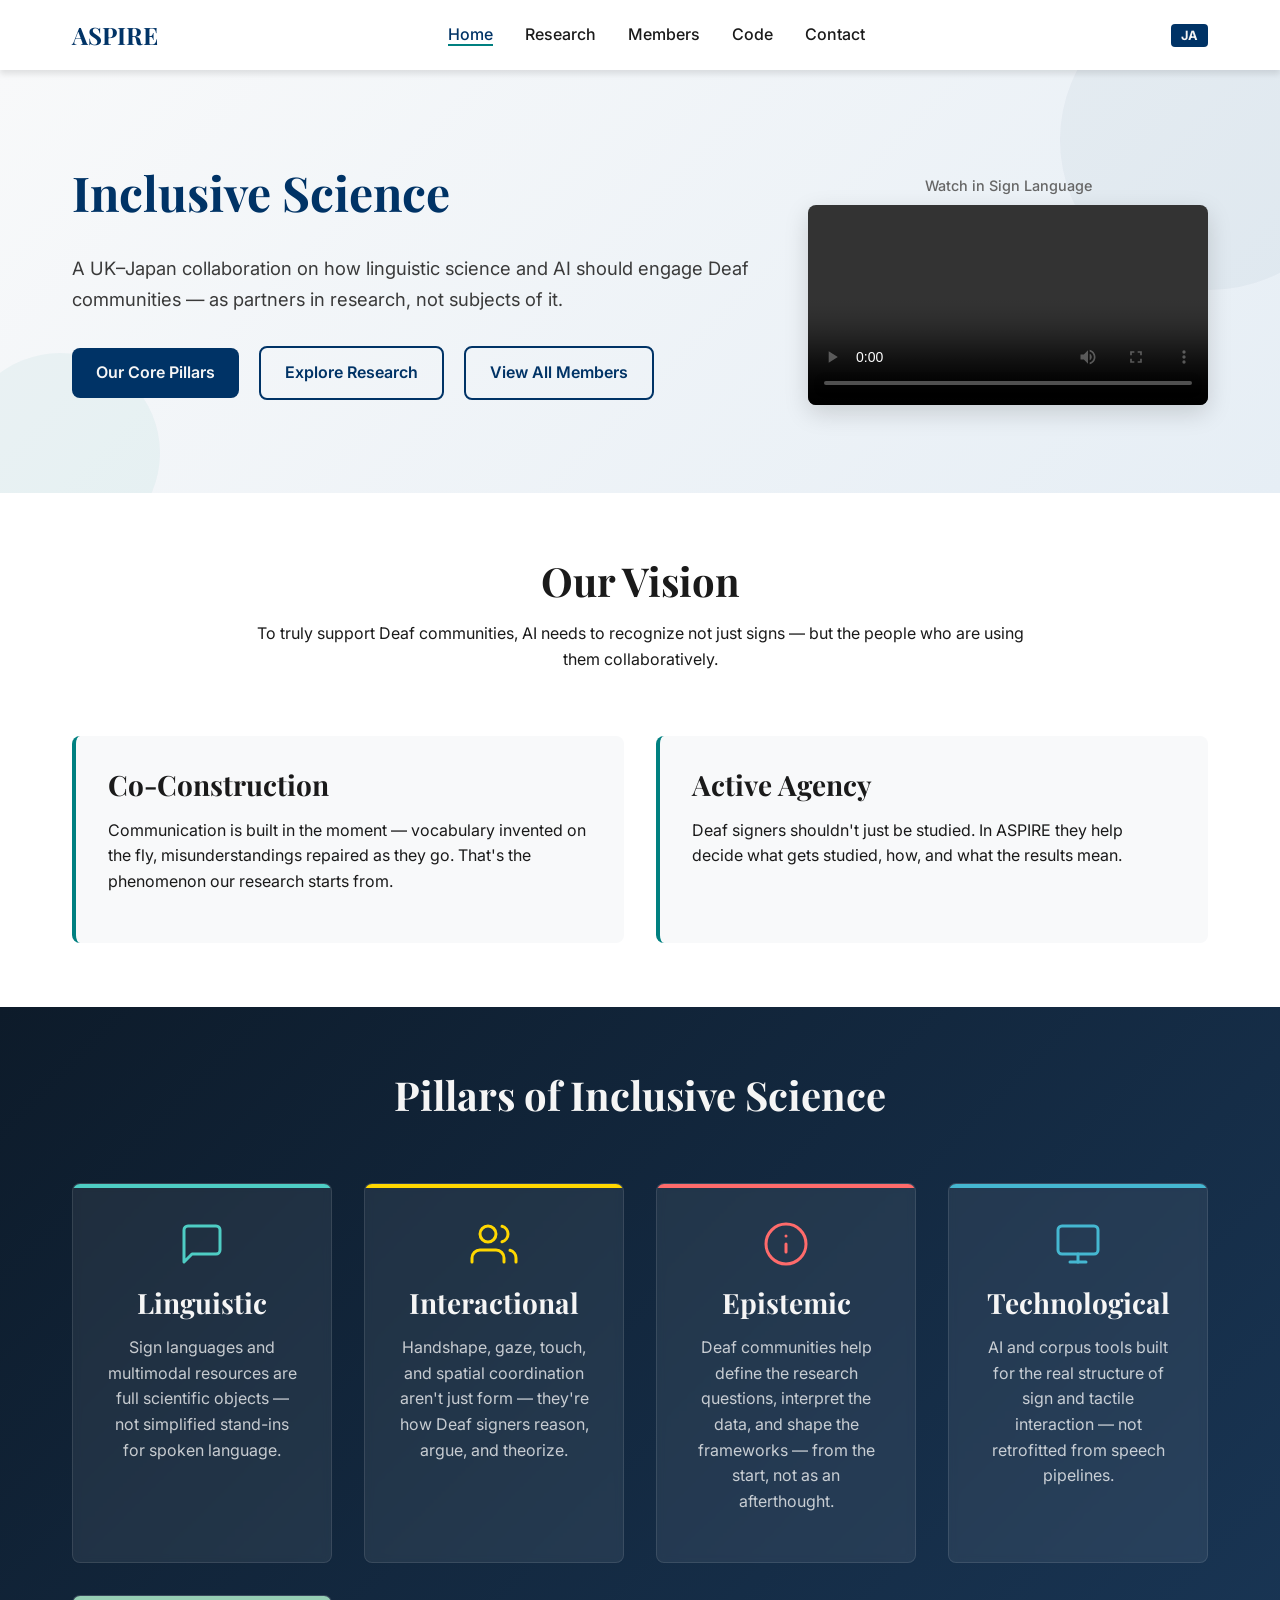
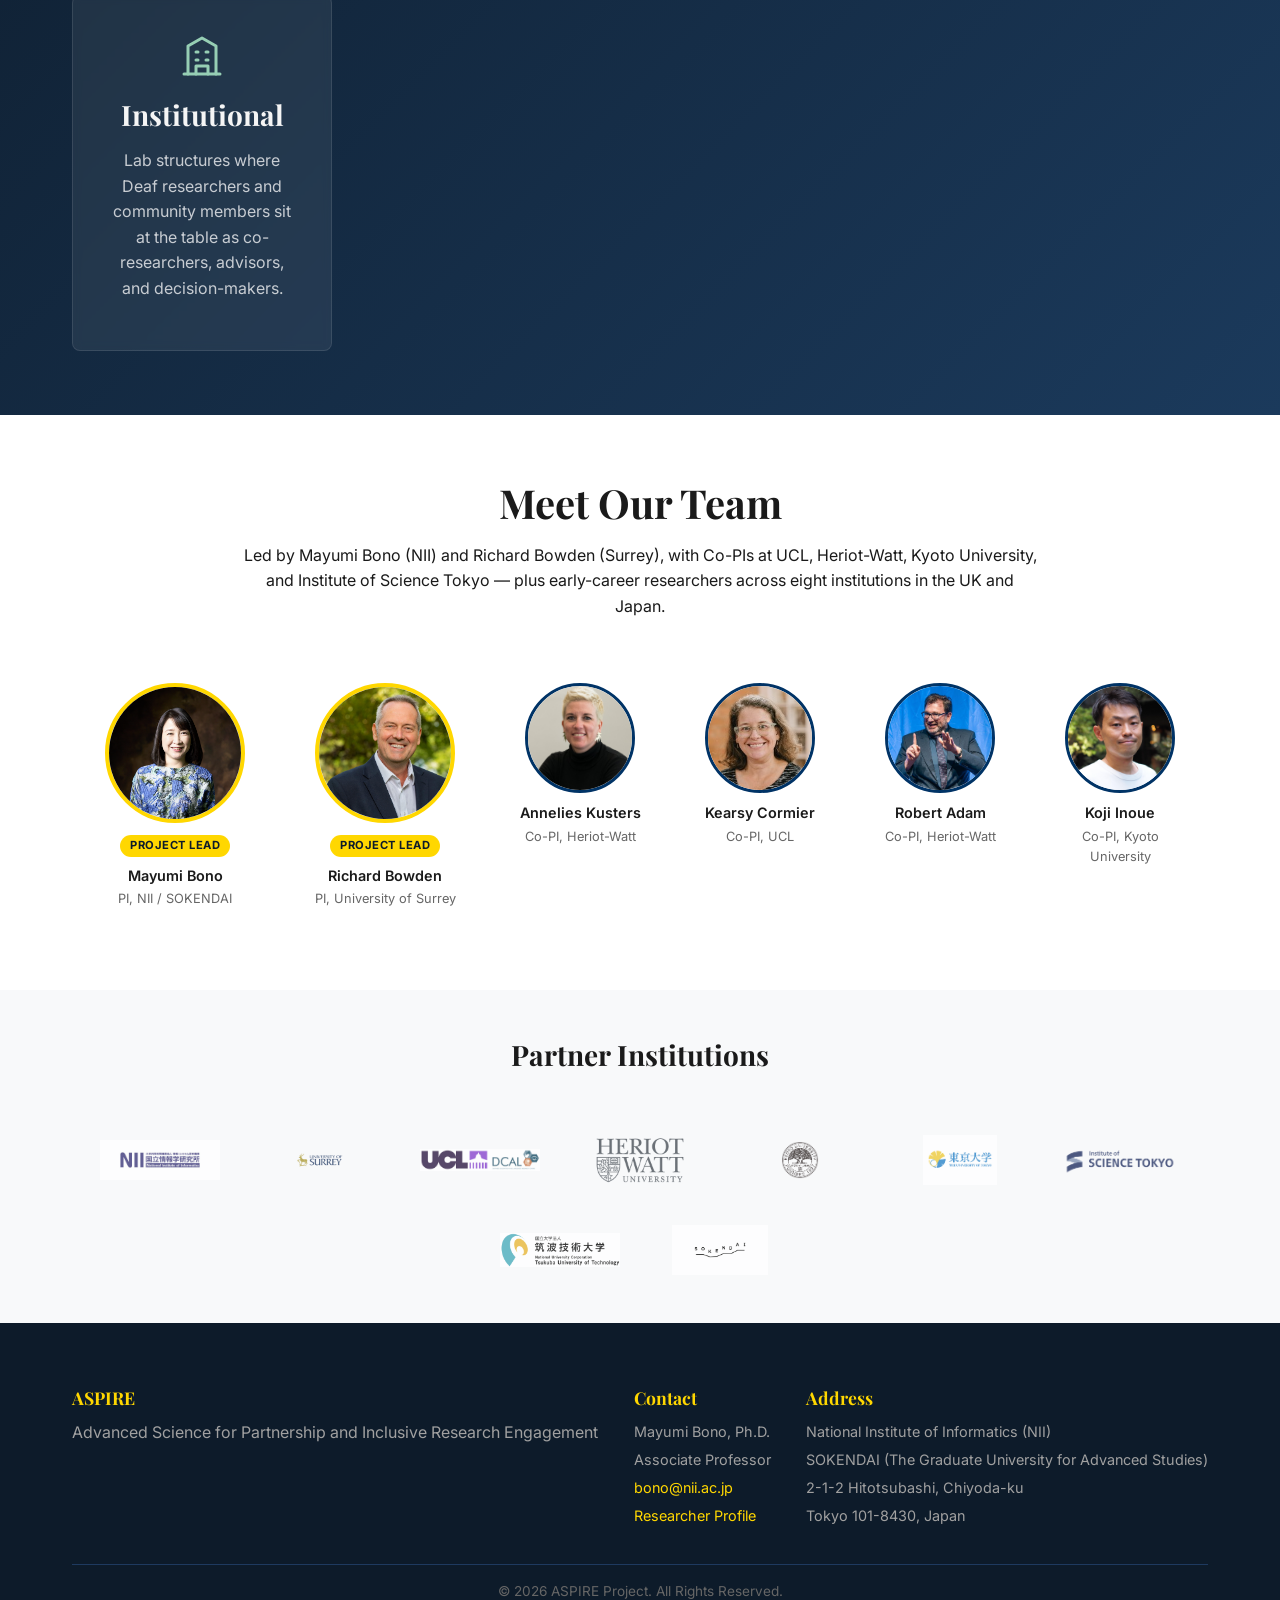
==== commit 3b1f206c: "Fix Japanese typography and soften pillar headings Load Noto Sans JP and add :lang(ja) styles (line-" ====
--- a/index.html
+++ b/index.html
@@ -11,7 +11,7 @@
     <!-- Google Fonts -->
     <link rel="preconnect" href="https://fonts.googleapis.com">
     <link rel="preconnect" href="https://fonts.gstatic.com" crossorigin>
-    <link href="https://fonts.googleapis.com/css2?family=Inter:wght@300;400;600;800&family=Playfair+Display:wght@700&display=swap" rel="stylesheet">
+    <link href="https://fonts.googleapis.com/css2?family=Inter:wght@300;400;600;800&family=Playfair+Display:wght@700&family=Noto+Sans+JP:wght@400;500;700&display=swap" rel="stylesheet">
 </head>
 <body>
 
@@ -98,31 +98,31 @@
                     <article class="pillar-card pillar-linguistic">
                         <div class="pillar-accent"></div>
                         <div class="pillar-icon"><svg width="48" height="48" viewBox="0 0 24 24" fill="none" stroke="currentColor" stroke-width="1.5" stroke-linecap="round" stroke-linejoin="round"><path d="M21 15a2 2 0 0 1-2 2H7l-4 4V5a2 2 0 0 1 2-2h14a2 2 0 0 1 2 2z"/></svg></div>
-                        <h3 data-en="Linguistic" data-ja="言語的包摂">Linguistic</h3>
+                        <h3 data-en="Linguistic" data-ja="言語">Linguistic</h3>
                         <p data-en="Sign languages and multimodal resources are full scientific objects — not simplified stand-ins for spoken language." data-ja="手話やマルチモーダルな言語資源は、それ自体が正当な科学の対象です——音声言語の簡易版ではありません。">Sign languages and multimodal resources are full scientific objects &mdash; not simplified stand-ins for spoken language.</p>
                     </article>
                     <article class="pillar-card pillar-interactional">
                         <div class="pillar-accent"></div>
                         <div class="pillar-icon"><svg width="48" height="48" viewBox="0 0 24 24" fill="none" stroke="currentColor" stroke-width="1.5" stroke-linecap="round" stroke-linejoin="round"><path d="M17 21v-2a4 4 0 0 0-4-4H5a4 4 0 0 0-4 4v2"/><circle cx="9" cy="7" r="4"/><path d="M23 21v-2a4 4 0 0 0-3-3.87"/><path d="M16 3.13a4 4 0 0 1 0 7.75"/></svg></div>
-                        <h3 data-en="Interactional" data-ja="相互行為的包摂">Interactional</h3>
+                        <h3 data-en="Interactional" data-ja="相互行為">Interactional</h3>
                         <p data-en="Handshape, gaze, touch, and spatial coordination aren't just form — they're how Deaf signers reason, argue, and theorize." data-ja="手の形、視線、触覚、空間的配置は「形式」ではなく、ろう者が思考し、議論し、理論を組み立てる手段そのものです。">Handshape, gaze, touch, and spatial coordination aren't just form &mdash; they're how Deaf signers reason, argue, and theorize.</p>
                     </article>
                     <article class="pillar-card pillar-epistemic">
                         <div class="pillar-accent"></div>
                         <div class="pillar-icon"><svg width="48" height="48" viewBox="0 0 24 24" fill="none" stroke="currentColor" stroke-width="1.5" stroke-linecap="round" stroke-linejoin="round"><circle cx="12" cy="12" r="10"/><line x1="12" y1="16" x2="12" y2="12"/><line x1="12" y1="8" x2="12.01" y2="8"/></svg></div>
-                        <h3 data-en="Epistemic" data-ja="認識論的包摂">Epistemic</h3>
+                        <h3 data-en="Epistemic" data-ja="知">Epistemic</h3>
                         <p data-en="Deaf communities help define the research questions, interpret the data, and shape the frameworks — from the start, not as an afterthought." data-ja="ろう者コミュニティは、研究課題の設定、データ解釈、枠組みの構築に、後付けではなく最初から関わります。">Deaf communities help define the research questions, interpret the data, and shape the frameworks &mdash; from the start, not as an afterthought.</p>
                     </article>
                     <article class="pillar-card pillar-technological">
                         <div class="pillar-accent"></div>
                         <div class="pillar-icon"><svg width="48" height="48" viewBox="0 0 24 24" fill="none" stroke="currentColor" stroke-width="1.5" stroke-linecap="round" stroke-linejoin="round"><rect x="2" y="3" width="20" height="14" rx="2" ry="2"/><line x1="8" y1="21" x2="16" y2="21"/><line x1="12" y1="17" x2="12" y2="21"/></svg></div>
-                        <h3 data-en="Technological" data-ja="技術的包摂">Technological</h3>
+                        <h3 data-en="Technological" data-ja="技術">Technological</h3>
                         <p data-en="AI and corpus tools built for the real structure of sign and tactile interaction — not retrofitted from speech pipelines." data-ja="AIやコーパスツールは、手話や触覚的インタラクションの構造に即して設計する——音声処理の流用ではなく。">AI and corpus tools built for the real structure of sign and tactile interaction &mdash; not retrofitted from speech pipelines.</p>
                     </article>
                     <article class="pillar-card pillar-institutional">
                         <div class="pillar-accent"></div>
                         <div class="pillar-icon"><svg width="48" height="48" viewBox="0 0 24 24" fill="none" stroke="currentColor" stroke-width="1.5" stroke-linecap="round" stroke-linejoin="round"><path d="M3 21h18"/><path d="M5 21V7l7-4 7 4v14"/><path d="M9 21v-4h6v4"/><path d="M9 10h1"/><path d="M14 10h1"/><path d="M9 14h1"/><path d="M14 14h1"/></svg></div>
-                        <h3 data-en="Institutional" data-ja="制度的包摂">Institutional</h3>
+                        <h3 data-en="Institutional" data-ja="制度">Institutional</h3>
                         <p data-en="Lab structures where Deaf researchers and community members sit at the table as co-researchers, advisors, and decision-makers." data-ja="ろう者の研究者やコミュニティメンバーが、共同研究者・助言者・意思決定者として研究に参画する体制をつくります。">Lab structures where Deaf researchers and community members sit at the table as co-researchers, advisors, and decision-makers.</p>
                     </article>
                 </div>
--- a/styles.css
+++ b/styles.css
@@ -63,6 +63,37 @@
 h3 { font-size: 1.75rem; }
 
 p { margin-bottom: var(--spacing-sm); }
+
+/* Japanese Typography
+   Latin fonts (Inter / Playfair Display) have no Japanese glyphs, so without
+   this block JA text falls back to OS defaults — mincho serif for headings. */
+:root:lang(ja) {
+    --font-heading: 'Noto Sans JP', 'Hiragino Kaku Gothic ProN', 'Hiragino Sans', 'Yu Gothic', sans-serif;
+    --font-body: 'Inter', 'Noto Sans JP', 'Hiragino Kaku Gothic ProN', 'Hiragino Sans', 'Yu Gothic', sans-serif;
+}
+
+:root:lang(ja) body {
+    line-height: 1.8;
+    letter-spacing: 0.02em;
+}
+
+:root:lang(ja) h1,
+:root:lang(ja) h2,
+:root:lang(ja) h3,
+:root:lang(ja) h4,
+:root:lang(ja) h5,
+:root:lang(ja) h6 {
+    font-weight: 700;
+    line-height: 1.4;
+    letter-spacing: 0.03em;
+    font-feature-settings: "palt";
+}
+
+/* The ASPIRE wordmark stays in the brand font in both languages */
+:root:lang(ja) .logo,
+:root:lang(ja) .footer-logo {
+    font-family: 'Playfair Display', serif;
+}
 
 /* Layout Utilities */
 .container {
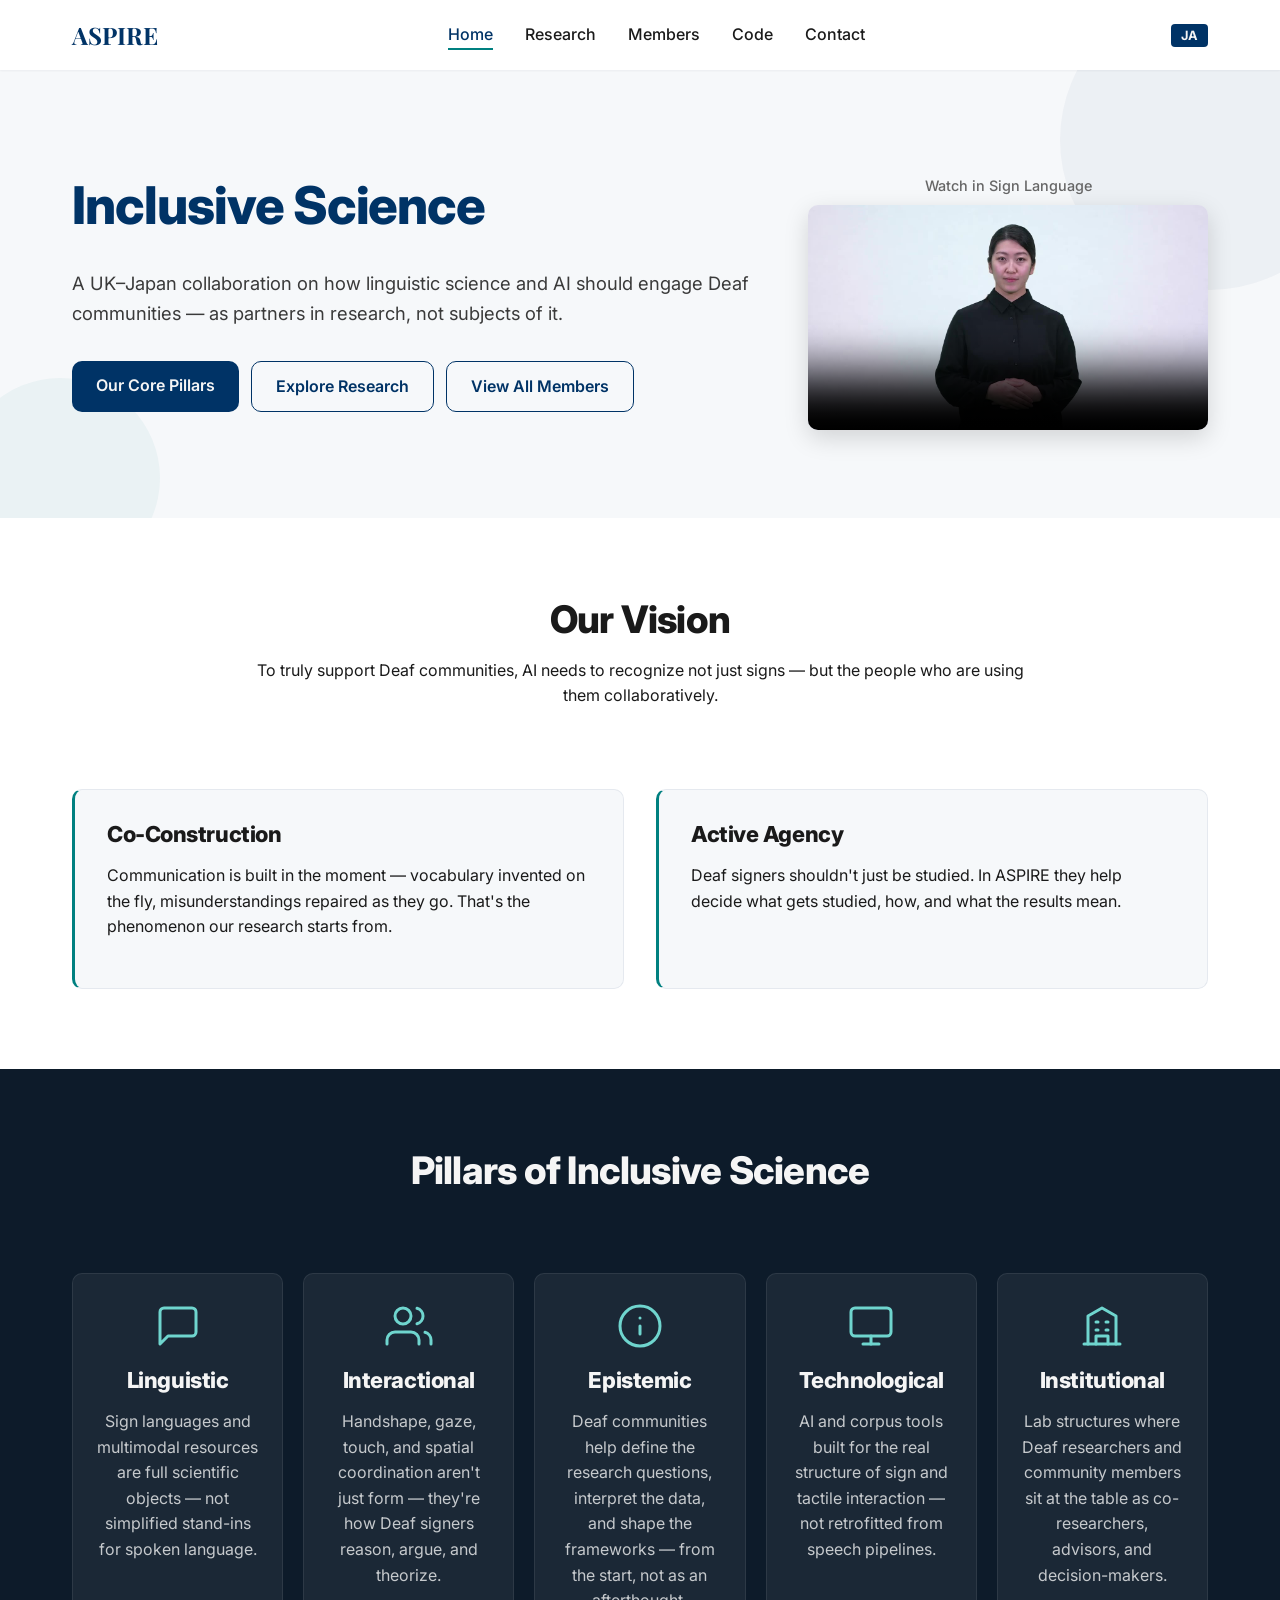
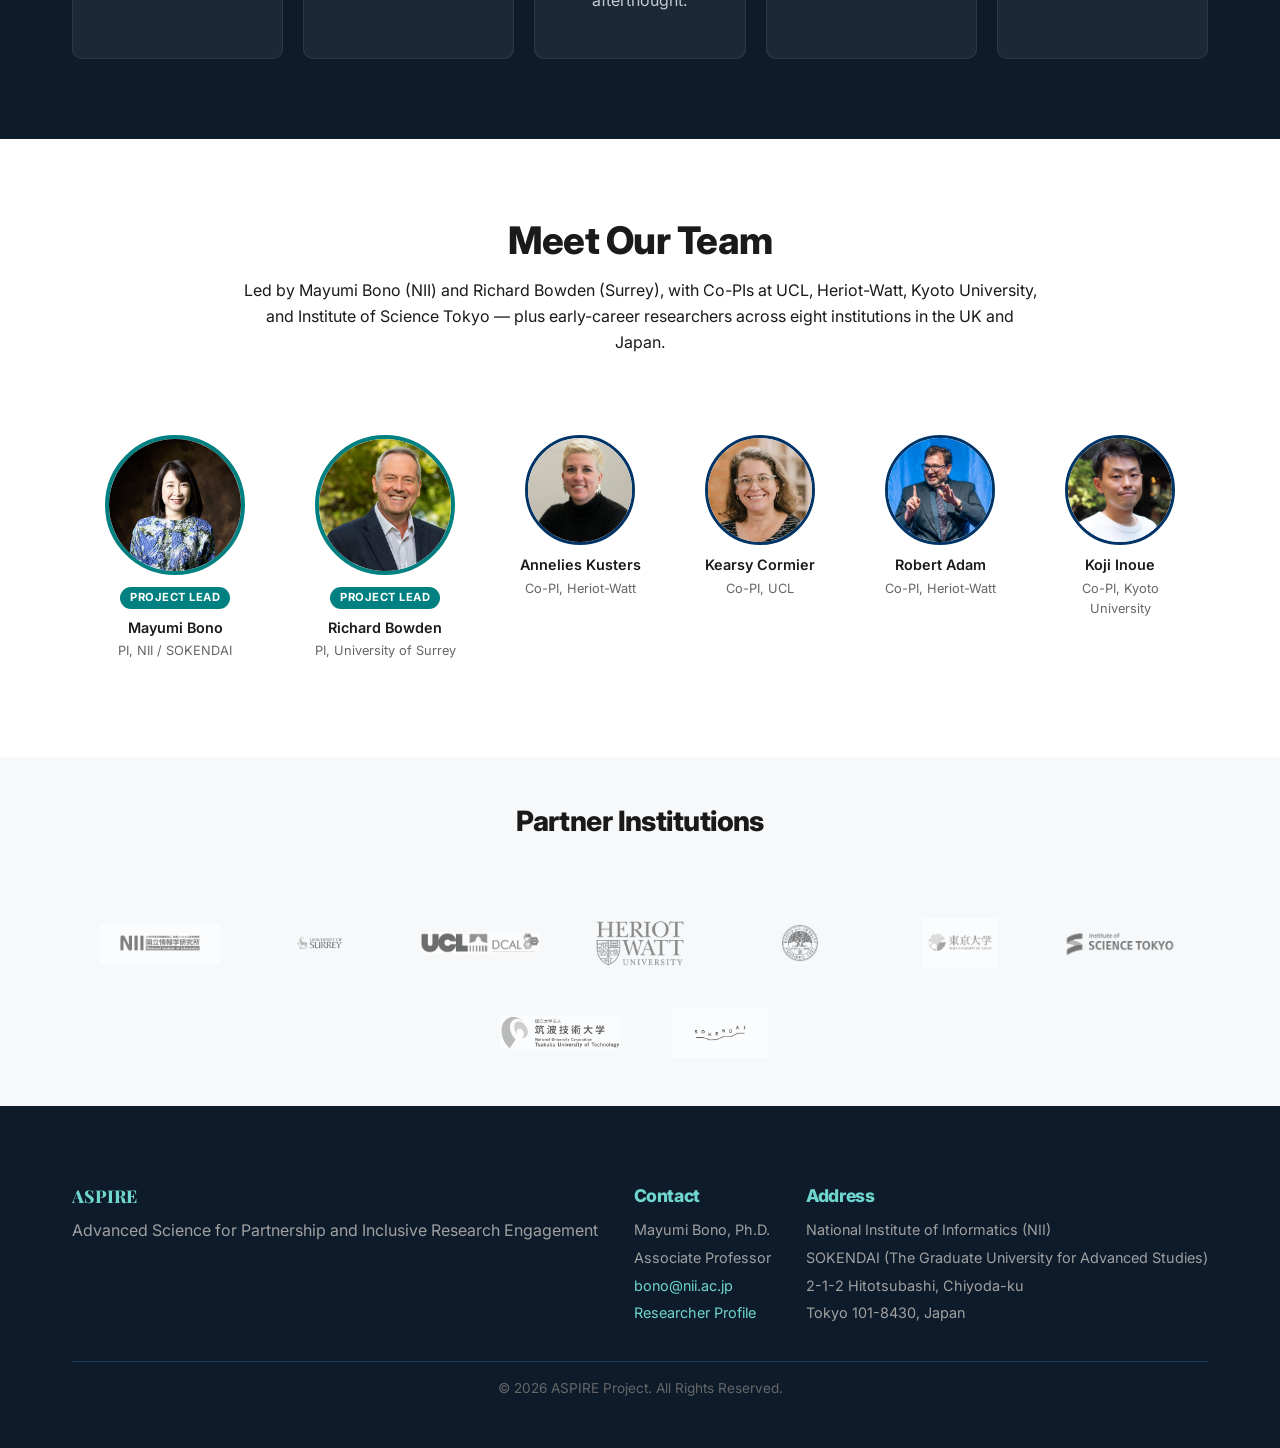
==== commit f74c5d86: "Modernize visual design Inter headings with fluid clamp() sizes (Playfair kept for the ASPIRE wordma" ====
--- a/index.html
+++ b/index.html
@@ -53,7 +53,7 @@
                 </div>
                 <div class="hero-video">
                     <p class="hero-video-label" data-en="Watch in Sign Language" data-ja="手話で見る">Watch in Sign Language</p>
-                    <video controls preload="metadata">
+                    <video controls preload="metadata" poster="images/video_poster.jpg">
                         <source src="images/aspire_sign_language.mp4" type="video/mp4">
                         Your browser does not support the video tag.
                     </video>
--- a/styles.css
+++ b/styles.css
@@ -1,24 +1,28 @@
 /* CSS Variables for Theme */
 :root {
     --primary-color: #003366; /* Deep Accessible Blue */
-    --secondary-color: #008080; /* Teal for accents */
-    --accent-color: #FFD700; /* Gold for highlights */
+    --secondary-color: #008080; /* Teal — the single decorative accent */
+    --accent-color: #FFD700; /* Gold — reserved for focus outlines (a11y) */
+    --teal-light: #6FD5CE; /* Teal for use on dark backgrounds */
     --text-dark: #1a1a1a;
     --text-light: #f5f5f5;
     --bg-light: #ffffff;
-    --bg-off-white: #f8f9fa;
+    --bg-off-white: #f6f8fa;
     --bg-dark: #0d1b2a;
-
-    --font-heading: 'Playfair Display', serif;
+    --border-subtle: #e5e9ef;
+
+    --font-heading: 'Inter', sans-serif;
+    --font-brand: 'Playfair Display', serif;
     --font-body: 'Inter', sans-serif;
 
     --spacing-sm: 1rem;
     --spacing-md: 2rem;
-    --spacing-lg: 4rem;
-
-    --border-radius: 8px;
-    --shadow: 0 4px 6px rgba(0,0,0,0.1);
-    --transition: all 0.3s ease;
+    --spacing-lg: 5rem;
+
+    --border-radius: 10px;
+    --shadow: 0 1px 2px rgba(16,24,40,0.05);
+    --shadow-lift: 0 8px 20px rgba(16,24,40,0.10);
+    --transition: all 0.25s ease;
 }
 
 /* Reset & Base Styles */
@@ -54,13 +58,15 @@
 /* Typography */
 h1, h2, h3, h4, h5, h6 {
     font-family: var(--font-heading);
+    font-weight: 800;
+    letter-spacing: -0.02em;
     margin-bottom: var(--spacing-sm);
-    line-height: 1.2;
-}
-
-h1 { font-size: 3rem; }
-h2 { font-size: 2.5rem; }
-h3 { font-size: 1.75rem; }
+    line-height: 1.15;
+}
+
+h1 { font-size: clamp(2.25rem, 5vw, 3.25rem); }
+h2 { font-size: clamp(1.75rem, 3.5vw, 2.375rem); }
+h3 { font-size: 1.375rem; }
 
 p { margin-bottom: var(--spacing-sm); }
 
@@ -89,10 +95,11 @@
     font-feature-settings: "palt";
 }
 
-/* The ASPIRE wordmark stays in the brand font in both languages */
-:root:lang(ja) .logo,
-:root:lang(ja) .footer-logo {
-    font-family: 'Playfair Display', serif;
+/* The ASPIRE wordmark stays in the brand serif in both languages */
+.logo,
+.footer-logo {
+    font-family: var(--font-brand);
+    letter-spacing: 0;
 }
 
 /* Layout Utilities */
@@ -127,9 +134,8 @@
 
 .btn-secondary {
     background-color: transparent;
-    border: 2px solid var(--primary-color);
+    border: 1.5px solid var(--primary-color);
     color: var(--primary-color);
-    margin-left: 1rem;
 }
 
 .btn-secondary:hover {
@@ -160,7 +166,6 @@
 }
 
 .logo {
-    font-family: var(--font-heading);
     font-size: 1.5rem;
     font-weight: 700;
     color: var(--primary-color);
@@ -197,7 +202,10 @@
 
 .nav-link:hover, .nav-link.active {
     color: var(--primary-color);
-    border-bottom: 2px solid var(--secondary-color);
+    text-decoration: underline;
+    text-decoration-color: var(--secondary-color);
+    text-decoration-thickness: 2px;
+    text-underline-offset: 8px;
 }
 
 .mobile-menu-btn {
@@ -218,10 +226,16 @@
 
 /* Hero Section */
 .hero {
-    background: linear-gradient(135deg, var(--bg-off-white) 0%, #e6eef5 100%);
+    background-color: var(--bg-off-white);
     padding: 6rem 0;
     position: relative;
     overflow: hidden;
+}
+
+.hero-actions {
+    display: flex;
+    flex-wrap: wrap;
+    gap: 0.75rem;
 }
 
 .hero-content {
@@ -334,12 +348,13 @@
     background: var(--bg-off-white);
     padding: var(--spacing-md);
     border-radius: var(--border-radius);
-    border-left: 4px solid var(--secondary-color);
+    border: 1px solid var(--border-subtle);
+    border-left: 3px solid var(--secondary-color);
 }
 
 /* Pillars Section */
 .pillars-section {
-    background: linear-gradient(135deg, #0d1b2a 0%, #1b3a5c 100%);
+    background-color: var(--bg-dark);
     color: var(--text-light);
 }
 
@@ -358,46 +373,38 @@
 .pillars-grid {
     display: grid;
     grid-template-columns: repeat(auto-fit, minmax(250px, 1fr));
-    gap: var(--spacing-md);
+    gap: 1.5rem;
+}
+
+@media (min-width: 1100px) {
+    .pillars-grid {
+        grid-template-columns: repeat(5, 1fr);
+        gap: 1.25rem;
+    }
 }
 
 .pillar-card {
-    background: rgba(255,255,255,0.07);
-    backdrop-filter: blur(4px);
-    padding: var(--spacing-md);
-    padding-top: calc(var(--spacing-md) + 4px);
+    background: rgba(255,255,255,0.06);
+    padding: 1.75rem 1.5rem;
     border-radius: var(--border-radius);
     transition: var(--transition);
     text-align: center;
     position: relative;
     overflow: hidden;
-    border: 1px solid rgba(255,255,255,0.1);
+    border: 1px solid rgba(255,255,255,0.08);
 }
 
 .pillar-card:hover {
-    transform: translateY(-5px);
-    background: rgba(255,255,255,0.12);
+    transform: translateY(-3px);
+    background: rgba(255,255,255,0.10);
+    border-color: rgba(111,213,206,0.35);
 }
 
 .pillar-accent {
-    position: absolute;
-    top: 0;
-    left: 0;
-    right: 0;
-    height: 4px;
-}
-
-.pillar-linguistic .pillar-accent { background: #4ECDC4; }
-.pillar-interactional .pillar-accent { background: #FFD700; }
-.pillar-epistemic .pillar-accent { background: #FF6B6B; }
-.pillar-technological .pillar-accent { background: #45B7D1; }
-.pillar-institutional .pillar-accent { background: #96CEB4; }
-
-.pillar-linguistic .pillar-icon { color: #4ECDC4; }
-.pillar-interactional .pillar-icon { color: #FFD700; }
-.pillar-epistemic .pillar-icon { color: #FF6B6B; }
-.pillar-technological .pillar-icon { color: #45B7D1; }
-.pillar-institutional .pillar-icon { color: #96CEB4; }
+    display: none;
+}
+
+.pillar-icon { color: var(--teal-light); }
 
 .pillar-card h3 {
     color: var(--text-light);
@@ -461,13 +468,13 @@
     width: 140px;
     height: 140px;
     border-width: 4px;
-    border-color: var(--accent-color);
+    border-color: var(--secondary-color);
 }
 
 .team-badge {
     display: inline-block;
-    background: var(--accent-color);
-    color: var(--bg-dark);
+    background: var(--secondary-color);
+    color: #ffffff;
     font-size: 0.7rem;
     font-weight: 700;
     padding: 2px 10px;
@@ -506,8 +513,8 @@
     height: 50px;
     width: 120px;
     object-fit: contain;
-    filter: grayscale(30%);
-    opacity: 0.8;
+    filter: grayscale(100%);
+    opacity: 0.65;
     transition: var(--transition);
 }
 
@@ -526,6 +533,7 @@
 .member-card {
     background: var(--bg-light);
     border-radius: var(--border-radius);
+    border: 1px solid var(--border-subtle);
     box-shadow: var(--shadow);
     padding: var(--spacing-md);
     text-align: center;
@@ -533,8 +541,8 @@
 }
 
 .member-card:hover {
-    transform: translateY(-4px);
-    box-shadow: 0 8px 16px rgba(0,0,0,0.12);
+    transform: translateY(-2px);
+    box-shadow: var(--shadow-lift);
 }
 
 .member-photo {
@@ -604,17 +612,18 @@
 .repo-card {
     background: var(--bg-light);
     border-radius: var(--border-radius);
+    border: 1px solid var(--border-subtle);
     box-shadow: var(--shadow);
     padding: var(--spacing-md);
-    border-left: 4px solid var(--secondary-color);
+    border-left: 3px solid var(--secondary-color);
     display: flex;
     flex-direction: column;
     transition: var(--transition);
 }
 
 .repo-card:hover {
-    transform: translateY(-4px);
-    box-shadow: 0 8px 16px rgba(0,0,0,0.12);
+    transform: translateY(-2px);
+    box-shadow: var(--shadow-lift);
 }
 
 .repo-card-header {
@@ -725,7 +734,7 @@
 }
 
 .footer h4 {
-    color: var(--accent-color);
+    color: var(--teal-light);
     margin-bottom: 0.75rem;
     font-size: 1.1rem;
 }
@@ -738,7 +747,7 @@
 }
 
 .footer-contact a {
-    color: var(--accent-color);
+    color: var(--teal-light);
 }
 
 .footer-contact a:hover {
@@ -801,17 +810,12 @@
     }
 
     .hero-actions {
-        justify-content: center;
+        flex-direction: column;
+        align-items: stretch;
     }
 
     .btn {
-        display: block;
-        margin: 0.5rem 0;
         text-align: center;
-    }
-
-    .btn-secondary {
-        margin-left: 0;
     }
 
     .lead-profile {
@@ -838,3 +842,19 @@
         flex-direction: column;
     }
 }
+
+/* Reduced Motion */
+@media (prefers-reduced-motion: reduce) {
+    *, *::before, *::after {
+        transition-duration: 0.01ms !important;
+        animation-duration: 0.01ms !important;
+        scroll-behavior: auto !important;
+    }
+
+    .pillar-card:hover,
+    .member-card:hover,
+    .repo-card:hover,
+    .team-preview-member:hover {
+        transform: none;
+    }
+}
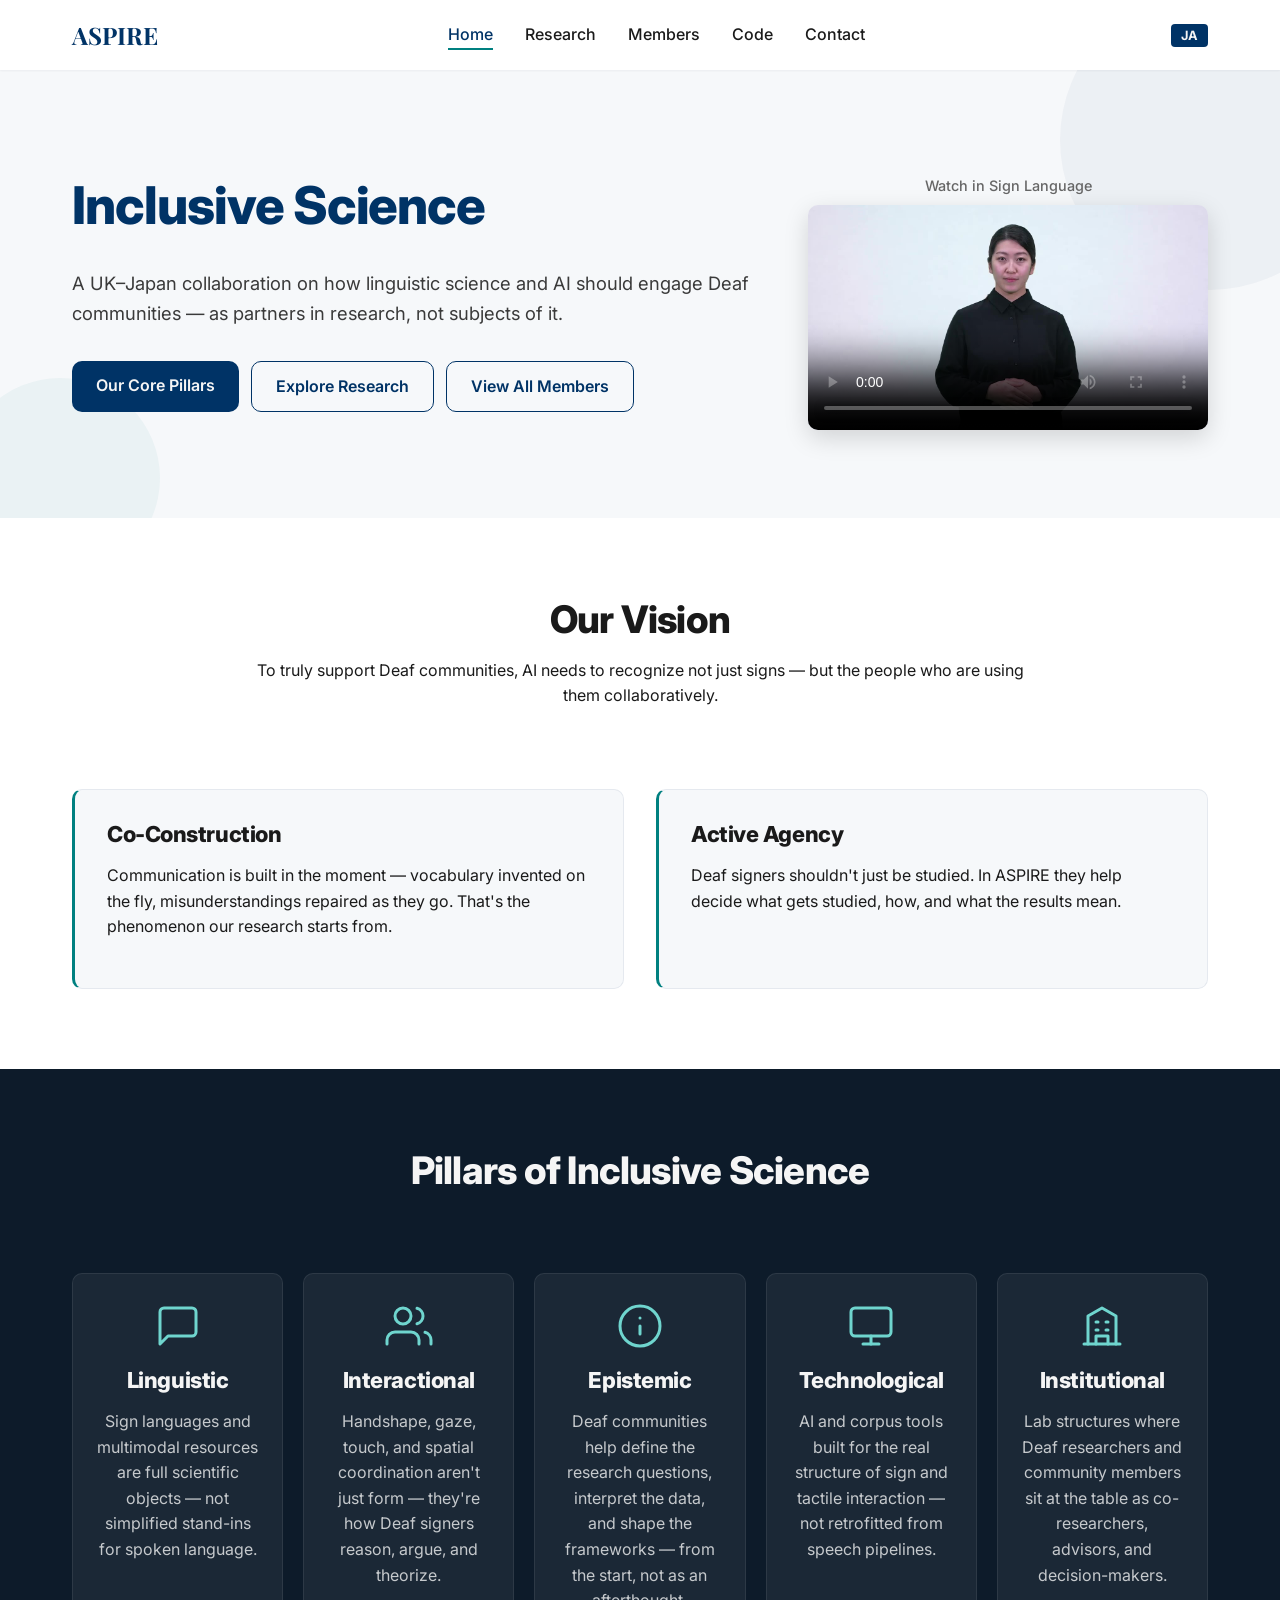
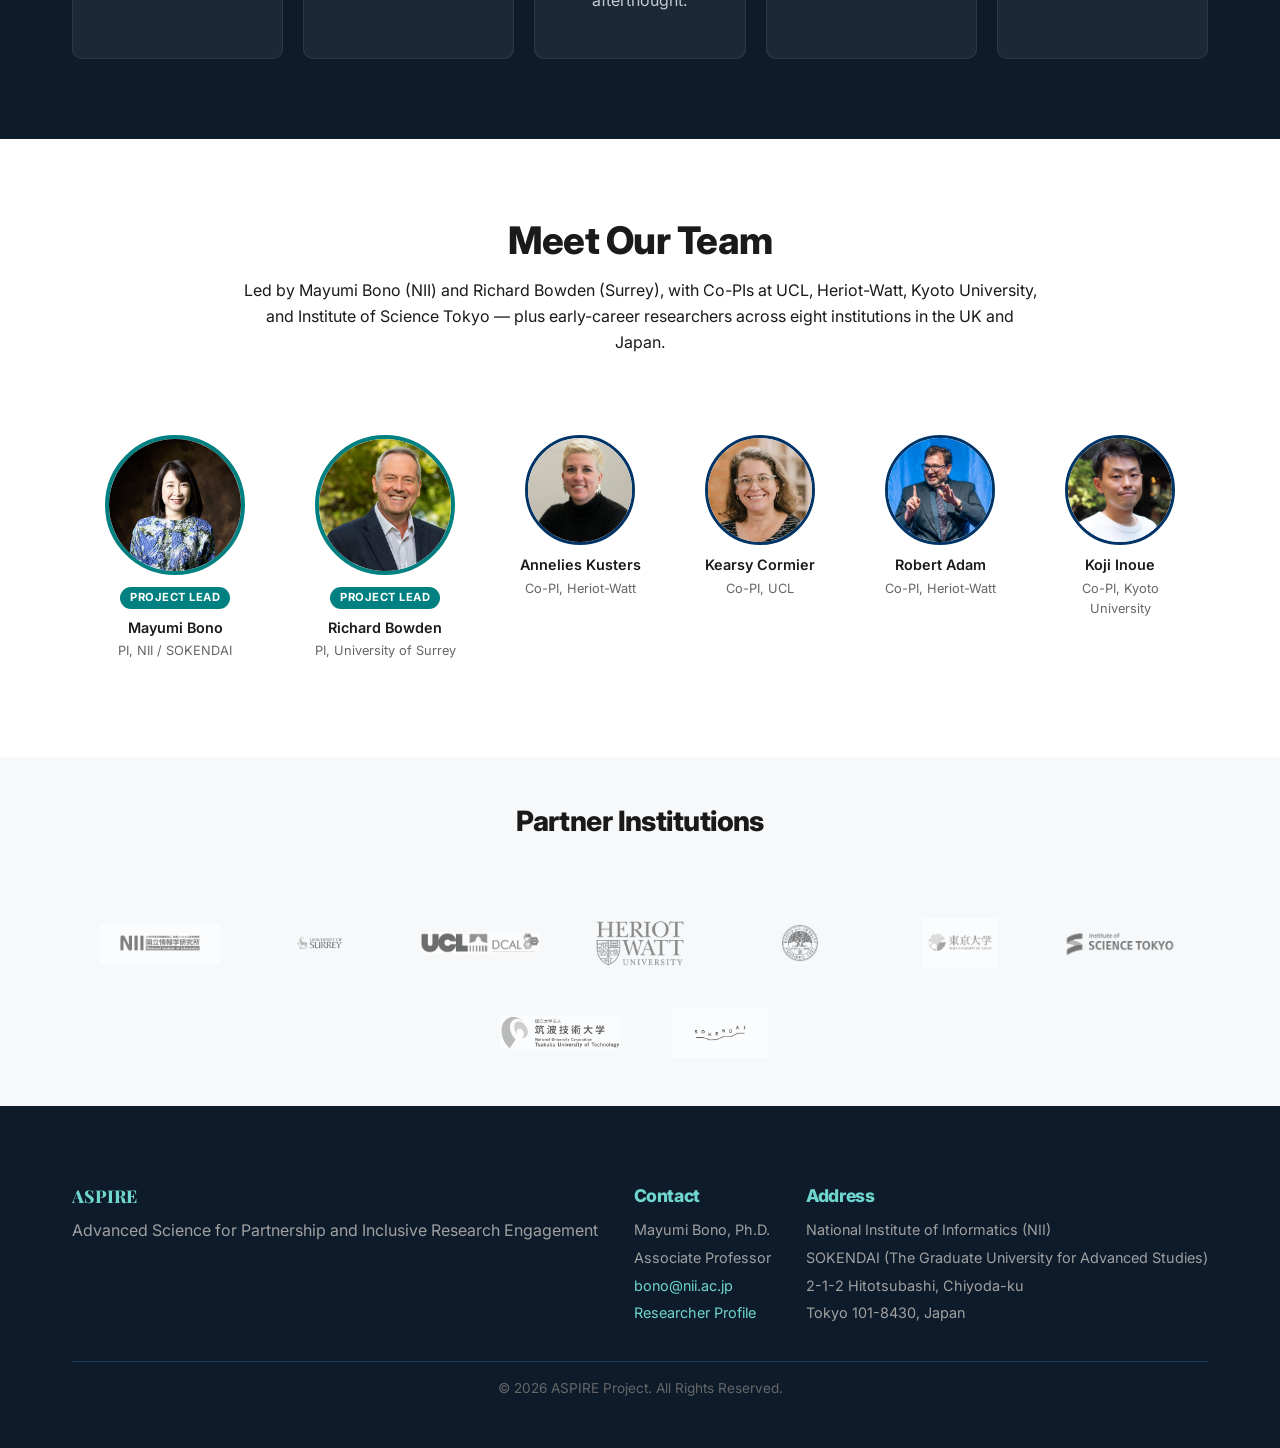
==== commit bb0a3938: "Add social previews, skip link, and small UX polish - OGP/Twitter card meta + canonical + theme-colo" ====
--- a/index.html
+++ b/index.html
@@ -5,6 +5,19 @@
     <meta name="viewport" content="width=device-width, initial-scale=1.0">
     <title>ASPIRE - Inclusive Science</title>
     <meta name="description" content="Transforming scientific practice for Linguistic, Interactional, Epistemic, Technological, and Institutional inclusion.">
+    <link rel="canonical" href="https://ryuichi-sumida.github.io/aspire-website/">
+    <meta name="theme-color" content="#003366">
+
+    <!-- Social sharing -->
+    <meta property="og:type" content="website">
+    <meta property="og:site_name" content="ASPIRE">
+    <meta property="og:title" content="ASPIRE — Inclusive Science">
+    <meta property="og:description" content="A UK–Japan collaboration on how linguistic science and AI should engage Deaf communities — as partners in research, not subjects of it.">
+    <meta property="og:url" content="https://ryuichi-sumida.github.io/aspire-website/">
+    <meta property="og:image" content="https://ryuichi-sumida.github.io/aspire-website/images/og_image.png">
+    <meta property="og:image:width" content="1200">
+    <meta property="og:image:height" content="630">
+    <meta name="twitter:card" content="summary_large_image">
     <link rel="stylesheet" href="styles.css">
     <link rel="icon" type="image/svg+xml" href="favicon.svg">
 
@@ -14,6 +27,8 @@
     <link href="https://fonts.googleapis.com/css2?family=Inter:wght@300;400;600;800&family=Playfair+Display:wght@700&family=Noto+Sans+JP:wght@400;500;700&display=swap" rel="stylesheet">
 </head>
 <body>
+
+    <a class="skip-link" href="#main" data-en="Skip to content" data-ja="本文へスキップ">Skip to content</a>
 
     <header class="header">
         <div class="container header-container">
@@ -38,7 +53,7 @@
         </div>
     </header>
 
-    <main>
+    <main id="main">
         <!-- Hero with decorative background -->
         <section class="hero hero-decorated">
             <div class="container hero-split">
@@ -138,34 +153,34 @@
                 </div>
                 <div class="team-preview-grid">
                     <div class="team-preview-member featured">
-                        <img src="images/members/mayumi_bono.png" alt="Mayumi Bono">
+                        <img loading="lazy" decoding="async" src="images/members/mayumi_bono.png" alt="Mayumi Bono">
                         <span class="team-badge" data-en="Project Lead" data-ja="プロジェクトリーダー">Project Lead</span>
                         <p class="team-preview-name">Mayumi Bono</p>
                         <p class="team-preview-role">PI, NII / SOKENDAI</p>
                     </div>
                     <div class="team-preview-member featured">
-                        <img src="images/members/richard_bowden.jpg" alt="Richard Bowden">
+                        <img loading="lazy" decoding="async" src="images/members/richard_bowden.jpg" alt="Richard Bowden">
                         <span class="team-badge" data-en="Project Lead" data-ja="プロジェクトリーダー">Project Lead</span>
                         <p class="team-preview-name">Richard Bowden</p>
                         <p class="team-preview-role">PI, University of Surrey</p>
                     </div>
                     <div class="team-preview-member">
-                        <img src="images/members/annelies_kusters.jpg" alt="Annelies Kusters">
+                        <img loading="lazy" decoding="async" src="images/members/annelies_kusters.jpg" alt="Annelies Kusters">
                         <p class="team-preview-name">Annelies Kusters</p>
                         <p class="team-preview-role">Co-PI, Heriot-Watt</p>
                     </div>
                     <div class="team-preview-member">
-                        <img src="images/members/kearsy_cormier.jpg" alt="Kearsy Cormier">
+                        <img loading="lazy" decoding="async" src="images/members/kearsy_cormier.jpg" alt="Kearsy Cormier">
                         <p class="team-preview-name">Kearsy Cormier</p>
                         <p class="team-preview-role">Co-PI, UCL</p>
                     </div>
                     <div class="team-preview-member">
-                        <img src="images/members/robert_adam.jpg" alt="Robert Adam">
+                        <img loading="lazy" decoding="async" src="images/members/robert_adam.jpg" alt="Robert Adam">
                         <p class="team-preview-name">Robert Adam</p>
                         <p class="team-preview-role">Co-PI, Heriot-Watt</p>
                     </div>
                     <div class="team-preview-member">
-                        <img src="images/members/koji_inoue.jpg" alt="Koji Inoue">
+                        <img loading="lazy" decoding="async" src="images/members/koji_inoue.jpg" alt="Koji Inoue">
                         <p class="team-preview-name">Koji Inoue</p>
                         <p class="team-preview-role">Co-PI, Kyoto University</p>
                     </div>
@@ -180,15 +195,15 @@
                     <h2 class="section-title" style="font-size: 1.75rem;" data-en="Partner Institutions" data-ja="パートナー機関">Partner Institutions</h2>
                 </div>
                 <div class="logos-grid">
-                    <img src="images/logos/nii.png" alt="National Institute of Informatics">
-                    <img src="images/logos/surrey.png" alt="University of Surrey">
-                    <img src="images/logos/ucl.png" alt="University College London">
-                    <img src="images/logos/heriot_watt.png" alt="Heriot-Watt University">
-                    <img src="images/logos/kyoto_u.png" alt="Kyoto University">
-                    <img src="images/logos/u_tokyo.png" alt="The University of Tokyo">
-                    <img src="images/logos/isct.png" alt="Institute of Science Tokyo">
-                    <img src="images/logos/tsukuba_tech.png" alt="Tsukuba University of Technology">
-                    <img src="images/logos/sokendai.png" alt="SOKENDAI">
+                    <img loading="lazy" decoding="async" src="images/logos/nii.png" alt="National Institute of Informatics">
+                    <img loading="lazy" decoding="async" src="images/logos/surrey.png" alt="University of Surrey">
+                    <img loading="lazy" decoding="async" src="images/logos/ucl.png" alt="University College London">
+                    <img loading="lazy" decoding="async" src="images/logos/heriot_watt.png" alt="Heriot-Watt University">
+                    <img loading="lazy" decoding="async" src="images/logos/kyoto_u.png" alt="Kyoto University">
+                    <img loading="lazy" decoding="async" src="images/logos/u_tokyo.png" alt="The University of Tokyo">
+                    <img loading="lazy" decoding="async" src="images/logos/isct.png" alt="Institute of Science Tokyo">
+                    <img loading="lazy" decoding="async" src="images/logos/tsukuba_tech.png" alt="Tsukuba University of Technology">
+                    <img loading="lazy" decoding="async" src="images/logos/sokendai.png" alt="SOKENDAI">
                 </div>
             </div>
         </section>
--- a/styles.css
+++ b/styles.css
@@ -147,6 +147,29 @@
 :focus-visible {
     outline: 3px solid var(--accent-color);
     outline-offset: 2px;
+}
+
+/* Skip Link — visually hidden until keyboard-focused */
+.skip-link {
+    position: fixed;
+    top: -60px;
+    left: 8px;
+    z-index: 2000;
+    background: var(--primary-color);
+    color: var(--text-light);
+    padding: 10px 18px;
+    border-radius: 0 0 var(--border-radius) var(--border-radius);
+    font-weight: 600;
+    transition: top 0.2s ease;
+}
+
+.skip-link:focus {
+    top: 0;
+}
+
+/* Keep anchored sections clear of the sticky header */
+[id] {
+    scroll-margin-top: 90px;
 }
 
 /* Header & Nav */
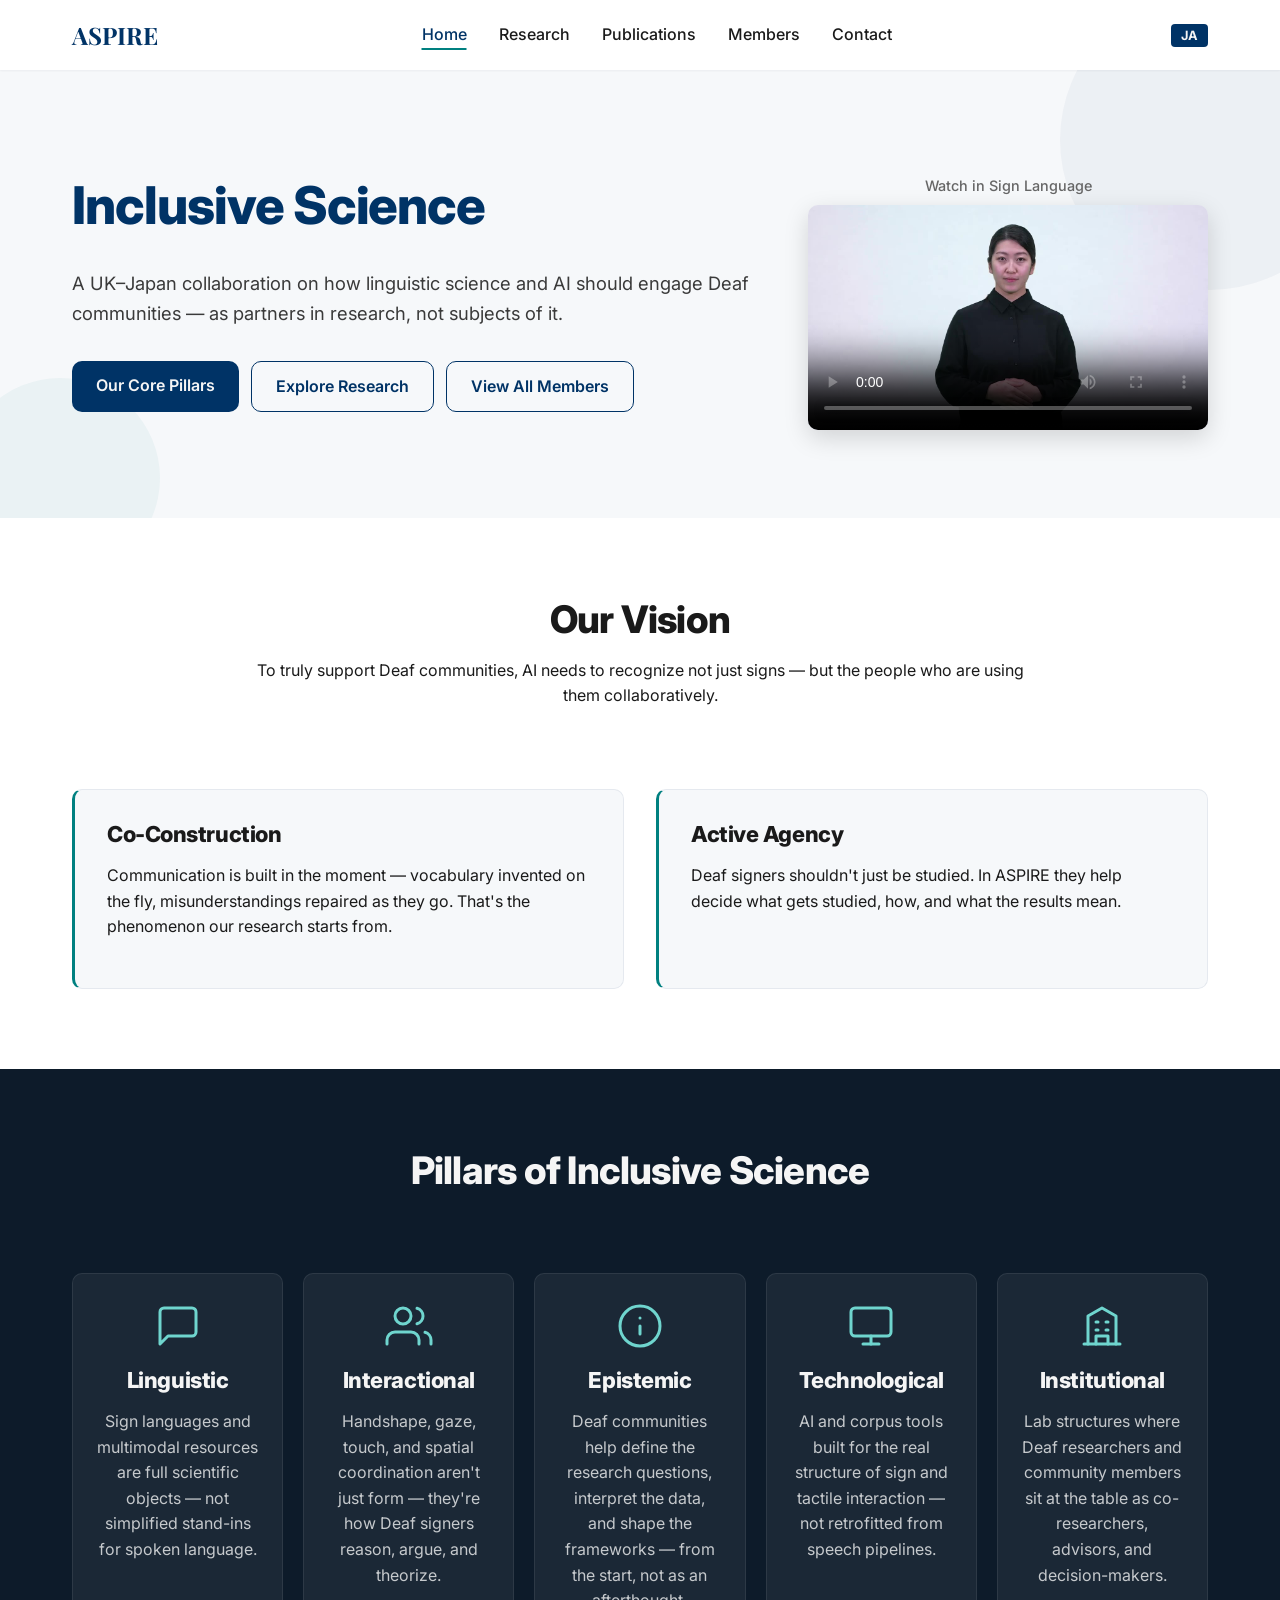
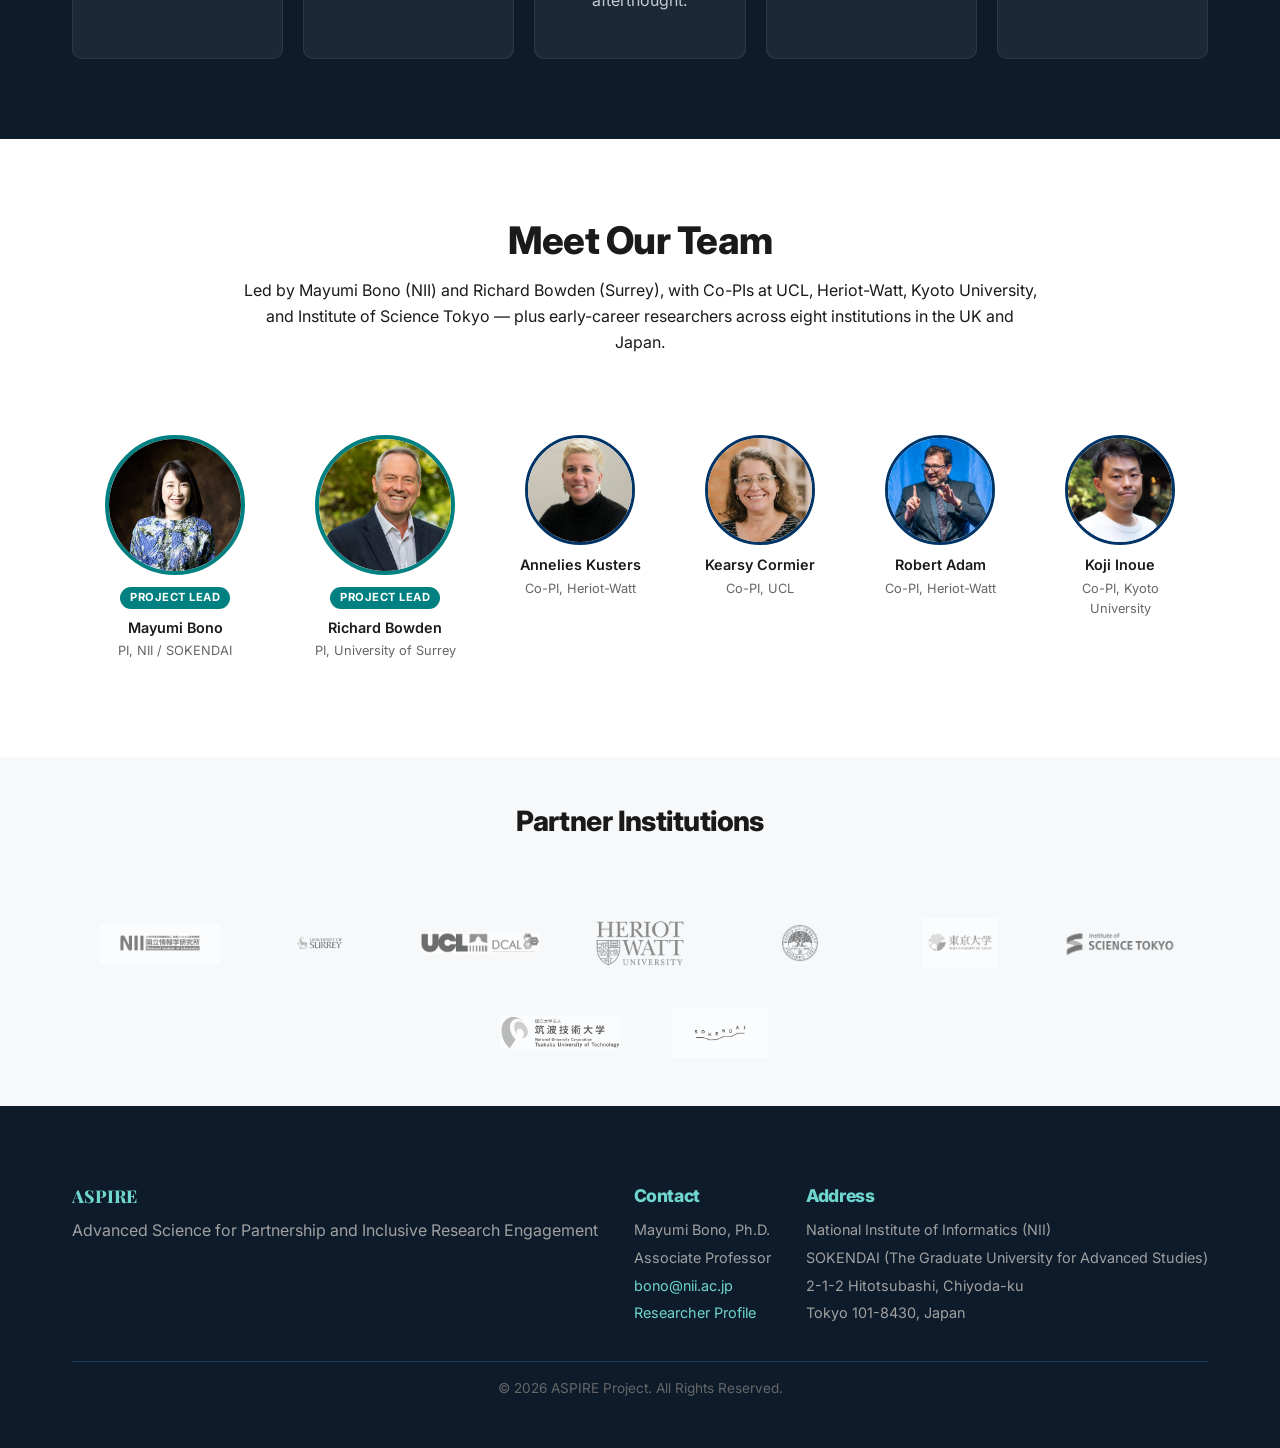
==== commit e3bec7f7: "Replace Code page with Publications & Outputs Adds publications.html, built from the FY2025 JST/UKRI" ====
--- a/index.html
+++ b/index.html
@@ -42,8 +42,8 @@
                 <ul class="nav-list">
                     <li><a href="index.html" class="nav-link active" data-en="Home" data-ja="ホーム">Home</a></li>
                     <li><a href="research.html" class="nav-link" data-en="Research" data-ja="研究">Research</a></li>
+                    <li><a href="publications.html" class="nav-link" data-en="Publications" data-ja="業績">Publications</a></li>
                     <li><a href="members.html" class="nav-link" data-en="Members" data-ja="メンバー">Members</a></li>
-                    <li><a href="code.html" class="nav-link" data-en="Code" data-ja="コード">Code</a></li>
                     <li><a href="#contact" class="nav-link" data-en="Contact" data-ja="お問い合わせ">Contact</a></li>
                 </ul>
             </nav>
--- a/styles.css
+++ b/styles.css
@@ -76,6 +76,12 @@
 :root:lang(ja) {
     --font-heading: 'Noto Sans JP', 'Hiragino Kaku Gothic ProN', 'Hiragino Sans', 'Yu Gothic', sans-serif;
     --font-body: 'Inter', 'Noto Sans JP', 'Hiragino Kaku Gothic ProN', 'Hiragino Sans', 'Yu Gothic', sans-serif;
+}
+
+/* Japanese fragments (e.g. citations) inside an English page still need a
+   Japanese-capable font stack — :root:lang(ja) alone won't reach them. */
+[lang="ja"] {
+    font-family: 'Inter', 'Noto Sans JP', 'Hiragino Kaku Gothic ProN', 'Hiragino Sans', 'Yu Gothic', sans-serif;
 }
 
 :root:lang(ja) body {
@@ -625,117 +631,272 @@
     text-decoration: underline;
 }
 
-/* Repositories Grid (code.html) */
-.repos-grid {
-    display: grid;
-    grid-template-columns: repeat(auto-fill, minmax(320px, 1fr));
-    gap: var(--spacing-md);
-}
-
-.repo-card {
-    background: var(--bg-light);
-    border-radius: var(--border-radius);
-    border: 1px solid var(--border-subtle);
-    box-shadow: var(--shadow);
-    padding: var(--spacing-md);
-    border-left: 3px solid var(--secondary-color);
-    display: flex;
-    flex-direction: column;
-    transition: var(--transition);
-}
-
-.repo-card:hover {
-    transform: translateY(-2px);
-    box-shadow: var(--shadow-lift);
-}
-
-.repo-card-header {
-    display: flex;
-    align-items: flex-start;
-    gap: 0.75rem;
-    margin-bottom: var(--spacing-sm);
-}
-
-.repo-icon {
-    flex-shrink: 0;
-    fill: var(--primary-color);
-    margin-top: 4px;
-}
-
-.repo-card-heading {
-    flex: 1;
-    min-width: 0;
-}
-
-.repo-name {
-    font-family: 'JetBrains Mono', 'SF Mono', Menlo, monospace;
-    font-size: 1rem;
-    margin-bottom: 0.25rem;
-    word-break: break-word;
-    line-height: 1.3;
-}
-
-.repo-name a {
-    color: var(--primary-color);
-}
-
-.repo-name a:hover {
-    color: var(--secondary-color);
-    text-decoration: underline;
-}
-
-.repo-owner {
+/* Publications Page */
+.hero-note {
     font-size: 0.85rem;
     color: #666;
     margin-bottom: 0;
 }
 
-.repo-description {
-    font-size: 0.9rem;
-    color: #444;
+/* At-a-glance counters */
+.stats-grid {
+    display: grid;
+    grid-template-columns: repeat(auto-fit, minmax(150px, 1fr));
+    gap: 1rem;
+}
+
+.stat-card {
+    background: var(--bg-light);
+    border: 1px solid var(--border-subtle);
+    border-radius: var(--border-radius);
+    padding: 1.25rem 1rem;
+    text-align: center;
+}
+
+.stat-number {
+    display: block;
+    font-family: 'Inter', sans-serif;
+    font-size: 2.25rem;
+    font-weight: 800;
+    line-height: 1;
+    color: var(--secondary-color);
+    margin-bottom: 0.4rem;
+}
+
+.stat-label {
+    font-size: 0.75rem;
+    font-weight: 600;
+    color: #666;
+    text-transform: uppercase;
+    letter-spacing: 0.05em;
+    margin-bottom: 0;
+}
+
+/* In-page section jumps */
+.page-nav {
+    display: flex;
+    flex-wrap: wrap;
+    justify-content: center;
+    gap: 0.5rem;
+    margin-top: var(--spacing-md);
+}
+
+.page-nav a {
+    font-size: 0.85rem;
+    font-weight: 600;
+    color: var(--primary-color);
+    background: var(--bg-light);
+    border: 1px solid var(--border-subtle);
+    border-radius: 999px;
+    padding: 6px 16px;
+}
+
+.page-nav a:hover {
+    background: var(--primary-color);
+    border-color: var(--primary-color);
+    color: var(--text-light);
+}
+
+/* Publication entries */
+.pub-list {
+    display: flex;
+    flex-direction: column;
+    gap: 1rem;
+    list-style: none;
+}
+
+.pub-item {
+    background: var(--bg-light);
+    border: 1px solid var(--border-subtle);
+    border-left: 3px solid var(--secondary-color);
+    border-radius: var(--border-radius);
+    box-shadow: var(--shadow);
+    padding: 1.25rem 1.5rem;
+}
+
+.pub-date {
+    display: block;
+    font-size: 0.75rem;
+    font-weight: 700;
+    color: var(--secondary-color);
+    text-transform: uppercase;
+    letter-spacing: 0.05em;
+    margin-bottom: 0.4rem;
+}
+
+.pub-citation {
+    font-size: 0.95rem;
+    line-height: 1.65;
+    color: #333;
+    margin-bottom: 0.6rem;
+}
+
+.pub-citation em {
+    color: var(--primary-color);
+}
+
+.pub-note {
+    font-size: 0.85rem;
+    color: #555;
+    font-style: italic;
+    margin-bottom: 0.6rem;
+}
+
+/* English rendering of a Japanese title — hidden in JA mode via data-ja="" */
+.pub-translation {
+    font-size: 0.85rem;
+    color: #555;
     line-height: 1.55;
-    margin-bottom: var(--spacing-sm);
-    flex: 1;
-}
-
-.repo-tags {
+    margin-bottom: 0.6rem;
+}
+
+.pub-translation::before {
+    content: "\21B3\00A0";
+    color: var(--secondary-color);
+    font-weight: 700;
+}
+
+.pub-meta {
     display: flex;
     flex-wrap: wrap;
+    align-items: center;
     gap: 0.4rem;
-    margin-bottom: var(--spacing-sm);
-}
-
-.repo-tag {
+}
+
+.pub-tag {
     display: inline-block;
     background: var(--bg-off-white);
     color: #555;
-    font-size: 0.75rem;
+    font-size: 0.72rem;
     padding: 3px 10px;
     border-radius: 12px;
     border: 1px solid #e0e4e8;
 }
 
-.repo-tag-lang {
+.pub-tag-strong {
     background: var(--primary-color);
     color: var(--text-light);
     border-color: var(--primary-color);
     font-weight: 500;
 }
 
-.repo-card-footer {
-    margin-top: auto;
-    padding-top: 0.5rem;
-}
-
-.repo-link {
+.pub-link {
+    font-size: 0.8rem;
+    font-weight: 600;
     color: var(--secondary-color);
-    font-weight: 600;
-    font-size: 0.9rem;
-}
-
-.repo-link:hover {
+    word-break: break-word;
+}
+
+.pub-link:hover {
     color: var(--primary-color);
     text-decoration: underline;
+}
+
+/* Featured events */
+.event-featured {
+    display: grid;
+    grid-template-columns: repeat(auto-fit, minmax(280px, 1fr));
+    gap: var(--spacing-md);
+    margin-bottom: var(--spacing-lg);
+}
+
+.event-card {
+    background: var(--bg-off-white);
+    border: 1px solid var(--border-subtle);
+    border-radius: var(--border-radius);
+    padding: var(--spacing-md);
+    transition: var(--transition);
+}
+
+.event-card:hover {
+    transform: translateY(-2px);
+    box-shadow: var(--shadow-lift);
+}
+
+.event-date {
+    display: block;
+    font-size: 0.75rem;
+    font-weight: 700;
+    color: var(--secondary-color);
+    text-transform: uppercase;
+    letter-spacing: 0.05em;
+    margin-bottom: 0.5rem;
+}
+
+.event-title {
+    font-size: 1.15rem;
+    color: var(--primary-color);
+    margin-bottom: 0.4rem;
+}
+
+.event-venue {
+    font-size: 0.85rem;
+    color: #666;
+    margin-bottom: 0.5rem;
+}
+
+.event-desc {
+    font-size: 0.9rem;
+    color: #444;
+    line-height: 1.55;
+    margin-bottom: 0;
+}
+
+/* Regular sessions table */
+.event-subhead {
+    font-size: 1.25rem;
+    color: var(--primary-color);
+    margin-bottom: 0.4rem;
+}
+
+.event-subnote {
+    font-size: 0.9rem;
+    color: #555;
+    margin-bottom: var(--spacing-md);
+}
+
+.event-table-wrap {
+    overflow-x: auto;
+    border: 1px solid var(--border-subtle);
+    border-radius: var(--border-radius);
+}
+
+.event-table {
+    width: 100%;
+    border-collapse: collapse;
+    font-size: 0.9rem;
+    min-width: 560px;
+}
+
+.event-table th {
+    background: var(--bg-off-white);
+    text-align: left;
+    font-weight: 600;
+    font-size: 0.78rem;
+    text-transform: uppercase;
+    letter-spacing: 0.05em;
+    color: #555;
+    padding: 0.75rem 1rem;
+    border-bottom: 1px solid var(--border-subtle);
+}
+
+.event-table td {
+    padding: 0.7rem 1rem;
+    border-bottom: 1px solid var(--border-subtle);
+    color: #333;
+}
+
+.event-table tbody tr:last-child td {
+    border-bottom: none;
+}
+
+.event-table tbody tr:hover {
+    background: var(--bg-off-white);
+}
+
+.event-table td:first-child {
+    white-space: nowrap;
+    color: #666;
 }
 
 /* Footer */
@@ -876,7 +1037,7 @@
 
     .pillar-card:hover,
     .member-card:hover,
-    .repo-card:hover,
+    .event-card:hover,
     .team-preview-member:hover {
         transform: none;
     }
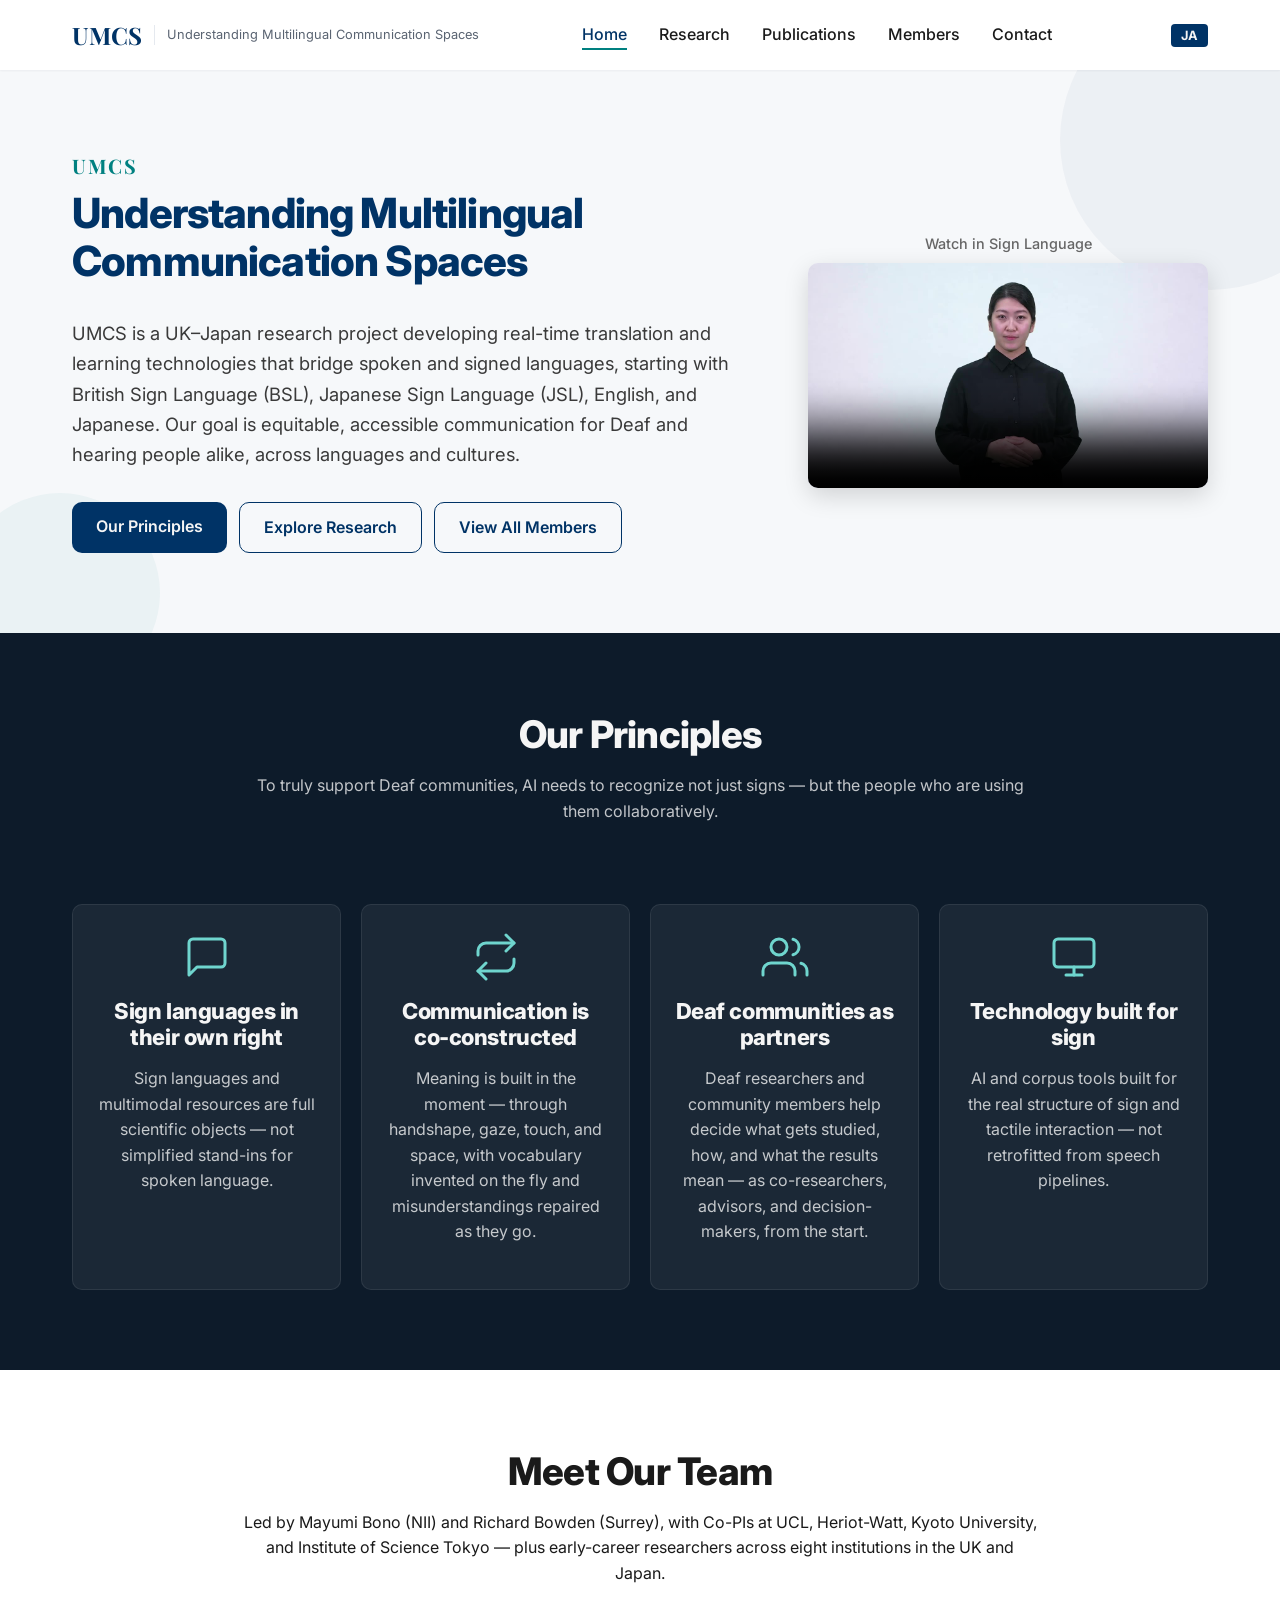
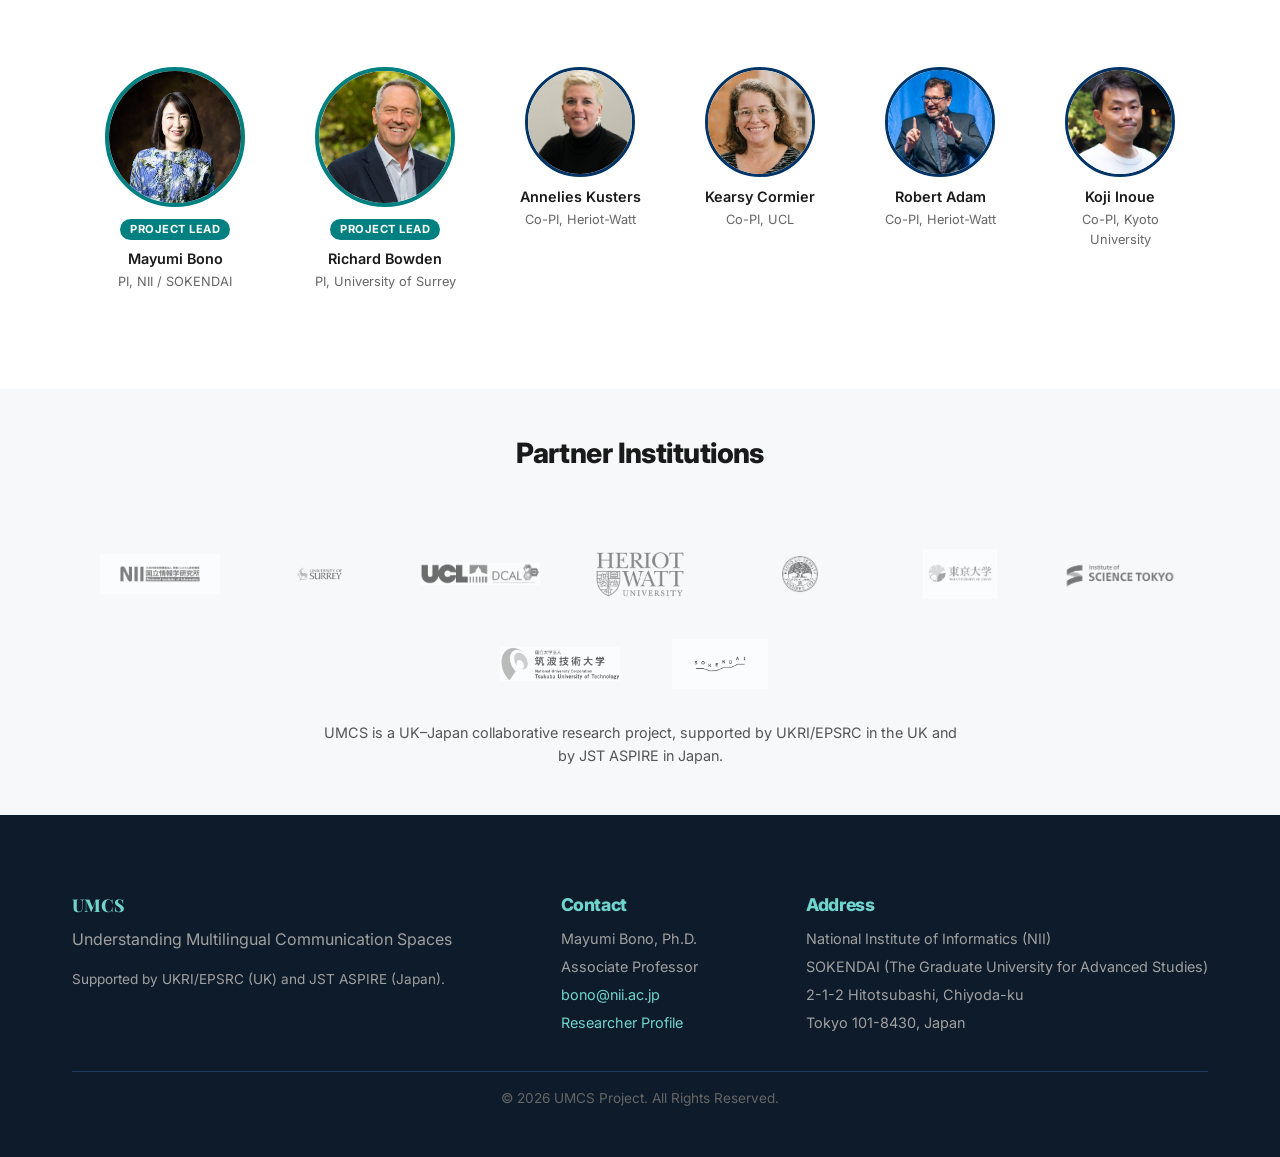
==== commit 20faf24c: "Rebrand site to UMCS and merge Vision and Pillars into Principles - Header, titles, footer, favicon " ====
--- a/index.html
+++ b/index.html
@@ -3,16 +3,16 @@
 <head>
     <meta charset="UTF-8">
     <meta name="viewport" content="width=device-width, initial-scale=1.0">
-    <title>ASPIRE - Inclusive Science</title>
-    <meta name="description" content="Transforming scientific practice for Linguistic, Interactional, Epistemic, Technological, and Institutional inclusion.">
+    <title>UMCS - Understanding Multilingual Communication Spaces</title>
+    <meta name="description" content="UMCS is a UK–Japan research project developing real-time translation and learning technologies that bridge spoken and signed languages.">
     <link rel="canonical" href="https://ryuichi-sumida.github.io/aspire-website/">
     <meta name="theme-color" content="#003366">
 
     <!-- Social sharing -->
     <meta property="og:type" content="website">
-    <meta property="og:site_name" content="ASPIRE">
-    <meta property="og:title" content="ASPIRE — Inclusive Science">
-    <meta property="og:description" content="A UK–Japan collaboration on how linguistic science and AI should engage Deaf communities — as partners in research, not subjects of it.">
+    <meta property="og:site_name" content="UMCS">
+    <meta property="og:title" content="UMCS — Understanding Multilingual Communication Spaces">
+    <meta property="og:description" content="UMCS is a UK–Japan research project developing real-time translation and learning technologies that bridge spoken and signed languages.">
     <meta property="og:url" content="https://ryuichi-sumida.github.io/aspire-website/">
     <meta property="og:image" content="https://ryuichi-sumida.github.io/aspire-website/images/og_image.png">
     <meta property="og:image:width" content="1200">
@@ -32,7 +32,7 @@
 
     <header class="header">
         <div class="container header-container">
-            <a href="index.html" class="logo">ASPIRE</a>
+            <a href="index.html" class="logo">UMCS<span class="logo-tagline">Understanding Multilingual Communication Spaces</span></a>
             <button class="mobile-menu-btn" aria-label="Toggle navigation">
                 <span class="bar"></span>
                 <span class="bar"></span>
@@ -58,10 +58,11 @@
         <section class="hero hero-decorated">
             <div class="container hero-split">
                 <div class="hero-content">
-                    <h1 class="hero-title" data-en="Inclusive Science" data-ja="インクルーシブ・サイエンス">Inclusive Science</h1>
-                    <p class="hero-subtitle" data-en="A UK–Japan collaboration on how linguistic science and AI should engage Deaf communities — as partners in research, not subjects of it." data-ja="英国と日本の共同研究。言語科学とAIがろうコミュニティとどう向き合うべきか——研究の対象としてではなく、共に研究を進めるパートナーとして。">A UK&ndash;Japan collaboration on how linguistic science and AI should engage Deaf communities &mdash; as partners in research, not subjects of it.</p>
+                    <p class="hero-eyebrow">UMCS</p>
+                    <h1 class="hero-title hero-title-long">Understanding Multilingual Communication Spaces</h1>
+                    <p class="hero-subtitle" data-en="UMCS is a UK–Japan research project developing real-time translation and learning technologies that bridge spoken and signed languages, starting with British Sign Language (BSL), Japanese Sign Language (JSL), English, and Japanese. Our goal is equitable, accessible communication for Deaf and hearing people alike, across languages and cultures." data-ja="UMCSは、音声言語と手話言語をつなぐリアルタイム翻訳・学習技術を開発する日英共同研究プロジェクトです。まずはイギリス手話（BSL）、日本手話（JSL）、英語、日本語を対象に、ろう者と聴者の双方が言語や文化の違いを越えて公平に使えるコミュニケーションの実現を目指します。">UMCS is a UK&ndash;Japan research project developing real-time translation and learning technologies that bridge spoken and signed languages, starting with British Sign Language (BSL), Japanese Sign Language (JSL), English, and Japanese. Our goal is equitable, accessible communication for Deaf and hearing people alike, across languages and cultures.</p>
                     <div class="hero-actions">
-                        <a href="#pillars" class="btn btn-primary" data-en="Our Core Pillars" data-ja="5つの柱">Our Core Pillars</a>
+                        <a href="#principles" class="btn btn-primary" data-en="Our Principles" data-ja="私たちの原則">Our Principles</a>
                         <a href="research.html" class="btn btn-secondary" data-en="Explore Research" data-ja="研究を見る">Explore Research</a>
                         <a href="members.html" class="btn btn-secondary" data-en="View All Members" data-ja="メンバー一覧">View All Members</a>
                     </div>
@@ -83,62 +84,33 @@
             </svg>
         </section>
 
-        <!-- Vision -->
-        <section id="mission" class="section mission-section">
+        <!-- Principles -->
+        <section id="principles" class="section pillars-section">
             <div class="container">
                 <div class="section-header">
-                    <h2 class="section-title" data-en="Our Vision" data-ja="ビジョン">Our Vision</h2>
-                    <p class="section-desc" data-en="To truly support Deaf communities, AI needs to recognize not just signs — but the people who are using them collaboratively." data-ja="ろうコミュニティを真に支援するために、AIは手話だけでなく、それを協働的に使う人々を認識する必要があります。">To truly support Deaf communities, AI needs to recognize not just signs — but the people who are using them collaboratively.</p>
-                </div>
-                <div class="mission-grid">
-                    <div class="mission-card">
-                        <h3 data-en="Co-Construction" data-ja="共同構築">Co-Construction</h3>
-                        <p data-en="Communication is built in the moment — vocabulary invented on the fly, misunderstandings repaired as they go. That's the phenomenon our research starts from." data-ja="コミュニケーションはその場で築かれる——語彙は即興で生まれ、誤解はその場で修復される。私たちの研究の出発点です。">Communication is built in the moment &mdash; vocabulary invented on the fly, misunderstandings repaired as they go. That's the phenomenon our research starts from.</p>
-                    </div>
-                    <div class="mission-card">
-                        <h3 data-en="Active Agency" data-ja="主体的な参画">Active Agency</h3>
-                        <p data-en="Deaf signers shouldn't just be studied. In ASPIRE they help decide what gets studied, how, and what the results mean." data-ja="ろう者は研究の「対象」であるだけではありません。ASPIREでは、何を研究するか、どう研究するか、結果が何を意味するかを、ろう者と共に決めていきます。">Deaf signers shouldn't just be studied. In ASPIRE they help decide what gets studied, how, and what the results mean.</p>
-                    </div>
-                </div>
-            </div>
-        </section>
-
-        <!-- Pillars -->
-        <section id="pillars" class="section pillars-section">
-            <div class="container">
-                <div class="section-header">
-                    <h2 class="section-title" data-en="Pillars of Inclusive Science" data-ja="インクルーシブ・サイエンスの5つの柱">Pillars of Inclusive Science</h2>
+                    <h2 class="section-title" data-en="Our Principles" data-ja="私たちの原則">Our Principles</h2>
+                    <p class="section-desc" data-en="To truly support Deaf communities, AI needs to recognize not just signs — but the people who are using them collaboratively." data-ja="ろうコミュニティを真に支援するために、AIは手話だけでなく、それを協働的に使う人々を認識する必要があります。">To truly support Deaf communities, AI needs to recognize not just signs &mdash; but the people who are using them collaboratively.</p>
                 </div>
                 <div class="pillars-grid">
-                    <article class="pillar-card pillar-linguistic">
-                        <div class="pillar-accent"></div>
+                    <article class="pillar-card">
                         <div class="pillar-icon"><svg width="48" height="48" viewBox="0 0 24 24" fill="none" stroke="currentColor" stroke-width="1.5" stroke-linecap="round" stroke-linejoin="round"><path d="M21 15a2 2 0 0 1-2 2H7l-4 4V5a2 2 0 0 1 2-2h14a2 2 0 0 1 2 2z"/></svg></div>
-                        <h3 data-en="Linguistic" data-ja="言語">Linguistic</h3>
+                        <h3 data-en="Sign languages in their own right" data-ja="手話は独立した言語">Sign languages in their own right</h3>
                         <p data-en="Sign languages and multimodal resources are full scientific objects — not simplified stand-ins for spoken language." data-ja="手話やマルチモーダルな言語資源は、それ自体が正当な科学の対象です——音声言語の簡易版ではありません。">Sign languages and multimodal resources are full scientific objects &mdash; not simplified stand-ins for spoken language.</p>
                     </article>
-                    <article class="pillar-card pillar-interactional">
-                        <div class="pillar-accent"></div>
+                    <article class="pillar-card">
+                        <div class="pillar-icon"><svg width="48" height="48" viewBox="0 0 24 24" fill="none" stroke="currentColor" stroke-width="1.5" stroke-linecap="round" stroke-linejoin="round"><polyline points="17 1 21 5 17 9"/><path d="M3 11V9a4 4 0 0 1 4-4h14"/><polyline points="7 23 3 19 7 15"/><path d="M21 13v2a4 4 0 0 1-4 4H3"/></svg></div>
+                        <h3 data-en="Communication is co-constructed" data-ja="コミュニケーションは共に築くもの">Communication is co-constructed</h3>
+                        <p data-en="Meaning is built in the moment — through handshape, gaze, touch, and space, with vocabulary invented on the fly and misunderstandings repaired as they go." data-ja="意味はその場で築かれます——手の形、視線、触覚、空間を使い、語彙は即興で生まれ、誤解はその場で修復されます。">Meaning is built in the moment &mdash; through handshape, gaze, touch, and space, with vocabulary invented on the fly and misunderstandings repaired as they go.</p>
+                    </article>
+                    <article class="pillar-card">
                         <div class="pillar-icon"><svg width="48" height="48" viewBox="0 0 24 24" fill="none" stroke="currentColor" stroke-width="1.5" stroke-linecap="round" stroke-linejoin="round"><path d="M17 21v-2a4 4 0 0 0-4-4H5a4 4 0 0 0-4 4v2"/><circle cx="9" cy="7" r="4"/><path d="M23 21v-2a4 4 0 0 0-3-3.87"/><path d="M16 3.13a4 4 0 0 1 0 7.75"/></svg></div>
-                        <h3 data-en="Interactional" data-ja="相互行為">Interactional</h3>
-                        <p data-en="Handshape, gaze, touch, and spatial coordination aren't just form — they're how Deaf signers reason, argue, and theorize." data-ja="手の形、視線、触覚、空間的配置は「形式」ではなく、ろう者が思考し、議論し、理論を組み立てる手段そのものです。">Handshape, gaze, touch, and spatial coordination aren't just form &mdash; they're how Deaf signers reason, argue, and theorize.</p>
-                    </article>
-                    <article class="pillar-card pillar-epistemic">
-                        <div class="pillar-accent"></div>
-                        <div class="pillar-icon"><svg width="48" height="48" viewBox="0 0 24 24" fill="none" stroke="currentColor" stroke-width="1.5" stroke-linecap="round" stroke-linejoin="round"><circle cx="12" cy="12" r="10"/><line x1="12" y1="16" x2="12" y2="12"/><line x1="12" y1="8" x2="12.01" y2="8"/></svg></div>
-                        <h3 data-en="Epistemic" data-ja="知">Epistemic</h3>
-                        <p data-en="Deaf communities help define the research questions, interpret the data, and shape the frameworks — from the start, not as an afterthought." data-ja="ろう者コミュニティは、研究課題の設定、データ解釈、枠組みの構築に、後付けではなく最初から関わります。">Deaf communities help define the research questions, interpret the data, and shape the frameworks &mdash; from the start, not as an afterthought.</p>
-                    </article>
-                    <article class="pillar-card pillar-technological">
-                        <div class="pillar-accent"></div>
+                        <h3 data-en="Deaf communities as partners" data-ja="ろう者はパートナー">Deaf communities as partners</h3>
+                        <p data-en="Deaf researchers and community members help decide what gets studied, how, and what the results mean — as co-researchers, advisors, and decision-makers, from the start." data-ja="ろう者の研究者やコミュニティメンバーが、共同研究者・助言者・意思決定者として、何を研究するか、どう研究するか、結果が何を意味するかを最初から共に決めていきます。">Deaf researchers and community members help decide what gets studied, how, and what the results mean &mdash; as co-researchers, advisors, and decision-makers, from the start.</p>
+                    </article>
+                    <article class="pillar-card">
                         <div class="pillar-icon"><svg width="48" height="48" viewBox="0 0 24 24" fill="none" stroke="currentColor" stroke-width="1.5" stroke-linecap="round" stroke-linejoin="round"><rect x="2" y="3" width="20" height="14" rx="2" ry="2"/><line x1="8" y1="21" x2="16" y2="21"/><line x1="12" y1="17" x2="12" y2="21"/></svg></div>
-                        <h3 data-en="Technological" data-ja="技術">Technological</h3>
+                        <h3 data-en="Technology built for sign" data-ja="手話のための技術">Technology built for sign</h3>
                         <p data-en="AI and corpus tools built for the real structure of sign and tactile interaction — not retrofitted from speech pipelines." data-ja="AIやコーパスツールは、手話や触覚的インタラクションの構造に即して設計する——音声処理の流用ではなく。">AI and corpus tools built for the real structure of sign and tactile interaction &mdash; not retrofitted from speech pipelines.</p>
-                    </article>
-                    <article class="pillar-card pillar-institutional">
-                        <div class="pillar-accent"></div>
-                        <div class="pillar-icon"><svg width="48" height="48" viewBox="0 0 24 24" fill="none" stroke="currentColor" stroke-width="1.5" stroke-linecap="round" stroke-linejoin="round"><path d="M3 21h18"/><path d="M5 21V7l7-4 7 4v14"/><path d="M9 21v-4h6v4"/><path d="M9 10h1"/><path d="M14 10h1"/><path d="M9 14h1"/><path d="M14 14h1"/></svg></div>
-                        <h3 data-en="Institutional" data-ja="制度">Institutional</h3>
-                        <p data-en="Lab structures where Deaf researchers and community members sit at the table as co-researchers, advisors, and decision-makers." data-ja="ろう者の研究者やコミュニティメンバーが、共同研究者・助言者・意思決定者として研究に参画する体制をつくります。">Lab structures where Deaf researchers and community members sit at the table as co-researchers, advisors, and decision-makers.</p>
                     </article>
                 </div>
             </div>
@@ -205,6 +177,7 @@
                     <img loading="lazy" decoding="async" src="images/logos/tsukuba_tech.png" alt="Tsukuba University of Technology">
                     <img loading="lazy" decoding="async" src="images/logos/sokendai.png" alt="SOKENDAI">
                 </div>
+                <p class="funding-note" data-en="UMCS is a UK–Japan collaborative research project, supported by UKRI/EPSRC in the UK and by JST ASPIRE in Japan." data-ja="UMCSは日英共同研究プロジェクトです。英国側はUKRI/EPSRC、日本側はJST ASPIREの支援を受けています。">UMCS is a UK&ndash;Japan collaborative research project, supported by UKRI/EPSRC in the UK and by JST ASPIRE in Japan.</p>
             </div>
         </section>
     </main>
@@ -212,8 +185,9 @@
     <footer id="contact" class="footer">
         <div class="container footer-content">
             <div class="footer-info">
-                <h4 class="footer-logo">ASPIRE</h4>
-                <p>Advanced Science for Partnership and Inclusive Research Engagement</p>
+                <h4 class="footer-logo">UMCS</h4>
+                <p>Understanding Multilingual Communication Spaces</p>
+                <p class="footer-funding" data-en="Supported by UKRI/EPSRC (UK) and JST ASPIRE (Japan)." data-ja="英国側はUKRI/EPSRC、日本側はJST ASPIREの支援を受けています。">Supported by UKRI/EPSRC (UK) and JST ASPIRE (Japan).</p>
             </div>
             <div class="footer-contact">
                 <h4 data-en="Contact" data-ja="お問い合わせ">Contact</h4>
@@ -231,7 +205,7 @@
             </div>
         </div>
         <div class="container">
-            <p class="footer-copy">&copy; 2026 ASPIRE Project. All Rights Reserved.</p>
+            <p class="footer-copy">&copy; 2026 UMCS Project. All Rights Reserved.</p>
         </div>
     </footer>
 
--- a/styles.css
+++ b/styles.css
@@ -101,7 +101,7 @@
     font-feature-settings: "palt";
 }
 
-/* The ASPIRE wordmark stays in the brand serif in both languages */
+/* The UMCS wordmark stays in the brand serif in both languages */
 .logo,
 .footer-logo {
     font-family: var(--font-brand);
@@ -198,6 +198,24 @@
     font-size: 1.5rem;
     font-weight: 700;
     color: var(--primary-color);
+    display: flex;
+    align-items: center;
+}
+
+.logo-tagline {
+    font-family: var(--font-body);
+    font-size: 0.8rem;
+    font-weight: 400;
+    color: #5a6472;
+    margin-left: 0.75rem;
+    padding-left: 0.75rem;
+    border-left: 1px solid var(--border-subtle);
+}
+
+@media (max-width: 1100px) {
+    .logo-tagline {
+        display: none;
+    }
 }
 
 /* Language Toggle */
@@ -278,6 +296,19 @@
     margin-bottom: var(--spacing-md);
 }
 
+.hero-title.hero-title-long {
+    font-size: clamp(1.9rem, 3.6vw, 2.6rem);
+}
+
+.hero-eyebrow {
+    font-family: var(--font-brand);
+    font-size: 1.25rem;
+    font-weight: 700;
+    letter-spacing: 0.08em;
+    color: var(--secondary-color);
+    margin-bottom: 0.5rem;
+}
+
 .hero-subtitle {
     font-size: 1.15rem;
     line-height: 1.65;
@@ -361,27 +392,7 @@
     max-width: 600px;
 }
 
-/* Mission Section */
-.mission-section {
-    background-color: var(--bg-light);
-}
-
-.mission-grid {
-    display: grid;
-    grid-template-columns: repeat(auto-fit, minmax(300px, 1fr));
-    gap: var(--spacing-md);
-    margin-top: var(--spacing-md);
-}
-
-.mission-card {
-    background: var(--bg-off-white);
-    padding: var(--spacing-md);
-    border-radius: var(--border-radius);
-    border: 1px solid var(--border-subtle);
-    border-left: 3px solid var(--secondary-color);
-}
-
-/* Pillars Section */
+/* Principles Section */
 .pillars-section {
     background-color: var(--bg-dark);
     color: var(--text-light);
@@ -389,6 +400,10 @@
 
 .pillars-section .section-title {
     color: var(--text-light);
+}
+
+.pillars-section .section-desc {
+    color: rgba(255,255,255,0.75);
 }
 
 .section-header {
@@ -407,7 +422,7 @@
 
 @media (min-width: 1100px) {
     .pillars-grid {
-        grid-template-columns: repeat(5, 1fr);
+        grid-template-columns: repeat(4, 1fr);
         gap: 1.25rem;
     }
 }
@@ -552,6 +567,14 @@
     opacity: 1;
 }
 
+.funding-note {
+    text-align: center;
+    font-size: 0.9rem;
+    color: #555;
+    max-width: 640px;
+    margin: 2rem auto 0;
+}
+
 /* Members Grid */
 .members-grid {
     display: grid;
@@ -913,8 +936,16 @@
     gap: var(--spacing-md);
 }
 
+.footer-info {
+    max-width: 24rem;
+}
+
 .footer-info p {
     color: #a0a0a0;
+}
+
+.footer-funding {
+    font-size: 0.85rem;
 }
 
 .footer h4 {
